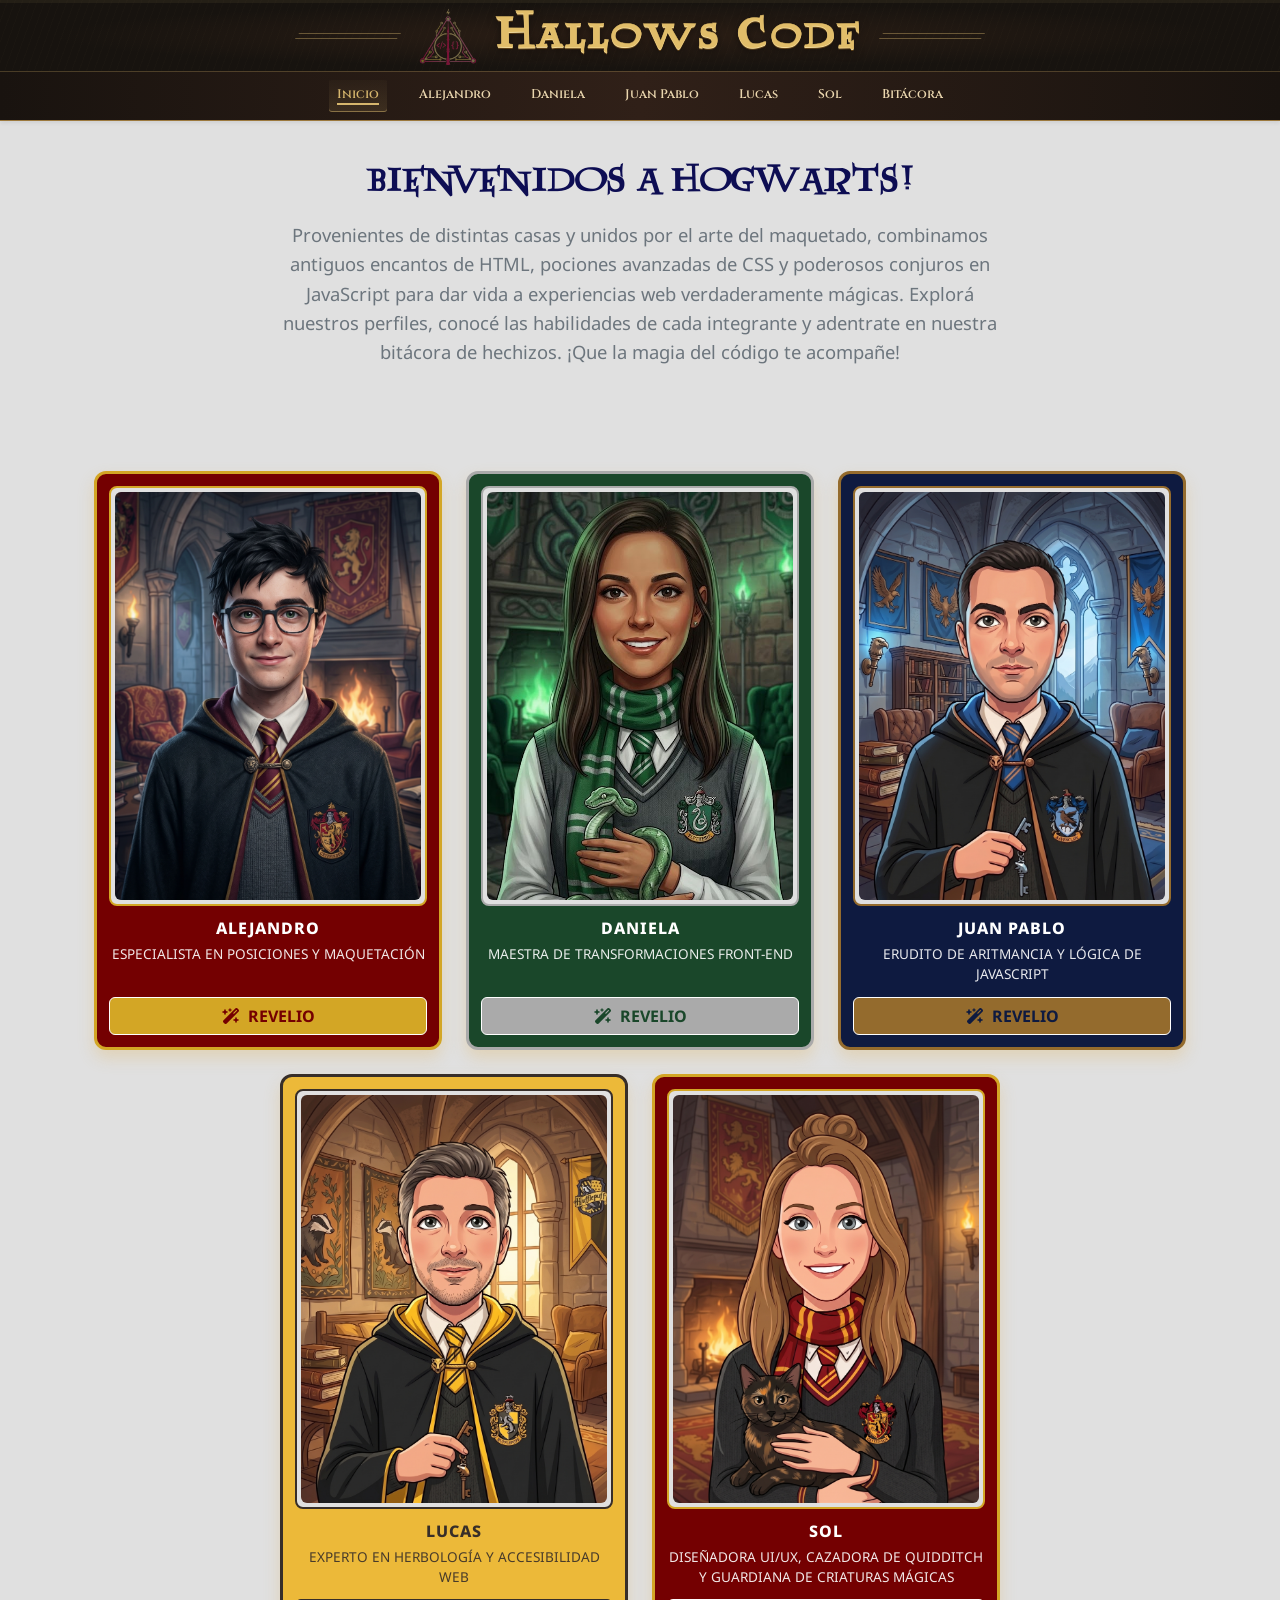
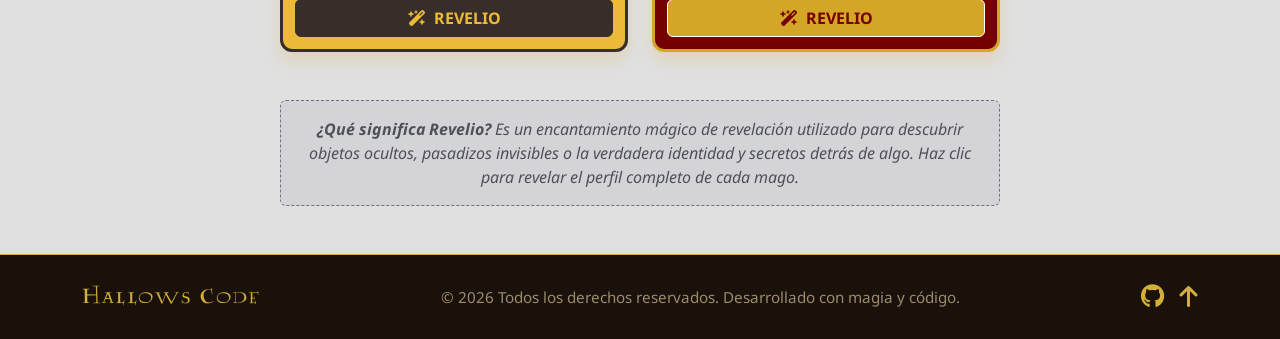
==== index.html @ e4dca9ce "Corrección titulo" ====
<!doctype html>
<html lang="es">
  <head>
    <meta charset="UTF-8" />
    <meta http-equiv="X-UA-Compatible" content="IE=edge" />
    <meta name="viewport" content="width=device-width, initial-scale=1.0" />
    <meta name="description" content="Hollows Code" />
    <meta name="keywords" content="" />
    <title>HOLLOWS CODE</title>

    <!-- BOOTSTRAP -->
    <link
      href="https://cdn.jsdelivr.net/npm/bootstrap@5.3.0-alpha1/dist/css/bootstrap.min.css"
      rel="stylesheet"
      integrity="sha384-GLhlTQ8iRABdZLl6O3oVMWSktQOp6b7In1Zl3/Jr59b6EGGoI1aFkw7cmDA6j6gD"
      crossorigin="anonymous"
    />
    <!-- CSS -->
    <link rel="stylesheet" href="./css/style.css" />
    <!-- FONT AWESOME -->
    <link
      rel="stylesheet"
      href="https://cdnjs.cloudflare.com/ajax/libs/font-awesome/6.2.1/css/all.min.css"
      integrity="sha512-MV7K8+y+gLIBoVD59lQIYicR65iaqukzvf/nwasF0nqhPay5w/9lJmVM2hMDcnK1OnMGCdVK+iQrJ7lzPJQd1w=="
      crossorigin="anonymous"
      referrerpolicy="no-referrer"
    />
    <!-- GOOGLE FONTS -->
    <link rel="preconnect" href="https://fonts.googleapis.com" />
    <link rel="preconnect" href="https://fonts.gstatic.com" crossorigin />
    <link
      href="https://fonts.googleapis.com/css2?family=Caveat:wght@400..700&family=Cinzel:wght@400..900&family=Noto+Sans:ital,wght@0,100..900;1,100..900&display=swap"
      rel="stylesheet"
    />
    <!-- FAVICON -->
    <link rel="icon" type="image/png" href="" />
  </head>

  <body>
    <header class="sticky-top shadow-sm header-hallows">
      <!-- BANNER SUPERIOR -->
      <div class="hallows-banner">
        <div class="container">
          <a
            class="hallows-marca"
            href="../../index.html"
            aria-label="Hallows Code — ir al inicio"
          >
            <img
              class="hallows-logo"
              src="./img/alejandro-hallows-logo.png"
              alt=""
              width="776"
              height="779"
            />
            <span class="hallows-textos">
              <span class="hallows-titulo">Hallows Code</span>
            </span>
          </a>
        </div>
      </div>

      <!-- NAVBAR DE NAVEGACIÓN -->
      <nav
        class="navbar navbar-expand-lg hallows-nav py-2"
        aria-label="Navegación principal"
      >
        <div class="container">
          <!-- BOTÓN HAMBURGUESA (MOBILE) -->
          <button
            class="navbar-toggler border-0 ms-auto"
            type="button"
            data-bs-toggle="collapse"
            data-bs-target="#navbarNav"
            aria-controls="navbarNav"
            aria-expanded="false"
            aria-label="Abrir o cerrar navegación"
          >
            <i class="fa-solid fa-bars icono-hamburguesa fs-3"></i>
          </button>

          <!-- LINKS DE NAVEGACIÓN -->
          <div
            class="collapse navbar-collapse justify-content-center"
            id="navbarNav"
          >
            <ul class="navbar-nav gap-2 gap-lg-4 text-center">
              <li class="nav-item">
                <a
                  href="./index.html"
                  class="nav-link active"
                  aria-current="page"
                  >Inicio</a
                >
              </li>
              <li class="nav-item">
                <a href="./pages/members/alejandro.html" class="nav-link">
                  Alejandro
                </a>
              </li>
              <li class="nav-item">
                <a href="./pages/members/daniela.html" class="nav-link">
                  Daniela
                </a>
              </li>
              <li class="nav-item">
                <a href="./pages/members/juanpablo.html" class="nav-link">
                  Juan Pablo
                </a>
              </li>
              <li class="nav-item">
                <a href="./pages/members/lucas.html" class="nav-link">
                  Lucas
                </a>
              </li>
              <li class="nav-item">
                <a href="./pages/members/sol.html" class="nav-link"> Sol </a>
              </li>
              <li class="nav-item">
                <a href="./pages/logbook/bitacora.html" class="nav-link"
                  >Bitácora</a
                >
              </li>
            </ul>
          </div>
        </div>
      </nav>
    </header>

    <main>
      <section id="hero" class="container hero">
        <div class="row justify-content-center">
          <div class="col-12 col-md-10 col-lg-8">
            <h1 class="title">BIENVENIDOS A HOGWARTS!</h1>
            <p class="subtitle">
              Provenientes de distintas casas y unidos por el arte del
              maquetado, combinamos antiguos encantos de HTML, pociones
              avanzadas de CSS y poderosos conjuros en JavaScript para dar vida
              a experiencias web verdaderamente mágicas. Explorá nuestros
              perfiles, conocé las habilidades de cada integrante y adentrate en
              nuestra bitácora de hechizos. ¡Que la magia del código te
              acompañe!
            </p>
          </div>
        </div>
      </section>

      <!-- 2. CARDS INTEGRANTES -->
      <section class="container my-5" id="integrantes">
        <div class="row g-4 justify-content-center mb-4">
          <!-- CARD 1 - ALEJANDRO-->
          <div class="col-12 col-md-4">
            <div class="card card-gryffindor h-100 d-flex flex-column">
              <div class="img-wrapper">
                <img src="img/alejandro.jpg" alt="Alejandro" />
              </div>
              <div class="nombre-integrante">ALEJANDRO</div>
              <div class="rol-integrante">
                Especialista en Posiciones y Maquetación
              </div>
              <div class="card-body-custom mt-auto">
                <a href="./pages/members/alejandro.html" class="btn btn-ver-mas"
                  ><i class="fa-solid fa-wand-magic-sparkles me-2"></i
                  >REVELIO</a
                >
              </div>
            </div>
          </div>

          <!-- CARD 2 - DANIELA (Slytherin) -->
          <div class="col-12 col-md-4">
            <div class="card card-slytherin h-100 d-flex flex-column">
              <div class="img-wrapper">
                <img src="img/daniela/daniela-avatar.jpg" alt="Daniela" />
              </div>
              <div class="nombre-integrante">DANIELA</div>
              <div class="rol-integrante">
                Maestra de Transformaciones Front-end
              </div>
              <div class="card-body-custom mt-auto">
                <a href="./pages/members/daniela.html" class="btn btn-ver-mas"
                  ><i class="fa-solid fa-wand-magic-sparkles me-2"></i
                  >REVELIO</a
                >
              </div>
            </div>
          </div>

          <!-- CARD 5 - JUAN PABLO (Ravenclaw) -->
          <div class="col-12 col-md-4">
            <div class="card card-ravenclaw h-100 d-flex flex-column">
              <div class="img-wrapper">
                <img src="img/juanpablo.jpg" alt="Juan Pablo" />
              </div>
              <div class="nombre-integrante">JUAN PABLO</div>
              <div class="rol-integrante">
                Erudito de Aritmancia y Lógica de JavaScript
              </div>
              <div class="card-body-custom mt-auto">
                <a href="./pages/members/juanpablo.html" class="btn btn-ver-mas"
                  ><i class="fa-solid fa-wand-magic-sparkles me-2"></i
                  >REVELIO</a
                >
              </div>
            </div>
          </div>
        </div>

        <!-- SEGUNDA FILA: 2 CARDS -->
        <div class="row g-4 justify-content-center">
          <!-- CARD 4 - LUCAS (Hufflepuff) -->
          <div class="col-12 col-md-4">
            <div class="card card-hufflepuff h-100 d-flex flex-column">
              <div class="img-wrapper">
                <img src="img/lucas.jpg" alt="Lucas" />
              </div>
              <div class="nombre-integrante">LUCAS</div>
              <div class="rol-integrante">
                Experto en Herbología y Accesibilidad Web
              </div>
              <div class="card-body-custom mt-auto">
                <a href="./pages/members/lucas.html" class="btn btn-ver-mas"
                  ><i class="fa-solid fa-wand-magic-sparkles me-2"></i
                  >REVELIO</a
                >
              </div>
            </div>
          </div>

          <!-- CARD 3 - SOL (Gryffindor) -->
          <div class="col-12 col-md-4">
            <div class="card card-gryffindor h-100 d-flex flex-column">
              <div class="img-wrapper">
                <img src="img/sol.jpg" alt="Sol" />
              </div>
              <div class="nombre-integrante">SOL</div>
              <div class="rol-integrante">
                Diseñadora UI/UX, Cazadora de Quidditch y Guardiana de Criaturas
                Mágicas
              </div>
              <div class="card-body-custom mt-auto">
                <a href="./pages/members/sol.html" class="btn btn-ver-mas"
                  ><i class="fa-solid fa-wand-magic-sparkles me-2"></i
                  >REVELIO</a
                >
              </div>
            </div>
          </div>
        </div>

        <div class="row justify-content-center mt-5">
          <div class="col-12 col-md-8">
            <div class="nota-hechizo text-center p-3 rounded">
              <p class="m-0 text-muted fst-italic">
                <strong>¿Qué significa Revelio?</strong> Es un encantamiento
                mágico de revelación utilizado para descubrir objetos ocultos,
                pasadizos invisibles o la verdadera identidad y secretos detrás
                de algo. Haz clic para revelar el perfil completo de cada mago.
              </p>
            </div>
          </div>
        </div>
      </section>
    </main>

    <footer class="footer-hallows py-4 border-top">
      <div
        class="container d-flex flex-column flex-md-row justify-content-between align-items-center gap-3"
      >
        <div class="d-flex align-items-center gap-2">
          <span class="hallows-titulo-footer font-lumos fs-4 m-0"
            >Hallows Code</span
          >
        </div>

        <p class="m-0 text-center opacity-75 copyright-texto">
          © 2026 Todos los derechos reservados. Desarrollado con magia y código.
        </p>

        <div class="d-flex gap-3">
          <a
            href="https://github.com/solprinz/tp1-grupo20/"
            target="_blank"
            class="footer-link-hallows"
            aria-label="GitHub"
          >
            <i class="fa-brands fa-github fs-4"></i>
          </a>
          <a href="#top" class="footer-link-hallows" aria-label="Volver arriba">
            <i class="fa-solid fa-arrow-up fs-4"></i>
          </a>
        </div>
      </div>
    </footer>

    <!-- JS DE BOOTSTRAP -->
    <script
      src="https://cdn.jsdelivr.net/npm/bootstrap@5.3.0-alpha1/dist/js/bootstrap.bundle.min.js"
      integrity="sha384-w76AqPfDkMBDXo30jS1Sgez6pr3x5MlQ1ZAGC+nuZB+EYdgRZgiwxhTBTkF7CXvN"
      crossorigin="anonymous"
    ></script>
    <!-- JS PROPIO -->
    <script src="./js/main.js"></script>
    <script src="./js/cursor.js"></script>
  </body>
</html>
---- css/style.css ----
/* PALETA DE COLORES */
:root {
  --primary: #0d0d53;
  --secondary: #e1b258;
  --acento: #f4d081;
  --gray: #6c757d;
  --white: #ffffff;
  --black: #000000;
  --lightgray: #e0e0e0;
  --shadow: #e1b2584d;
  --gryffindor1: #740001;
  --gryffindor2: #d3a625;
  --gryffindor3: #000000;
  --slytherin1: #1a472a;
  --slytherin2: #aaaaaa;
  --slytherin3: #000000;
  --ravenclaw1: #0e1a40;
  --ravenclaw2: #946b2d;
  --ravenclaw3: #5d5d5d;
  --hufflepuff1: #ecb939;
  --hufflepuff2: #372e29;
  --hufflepuff3: #726255;
}

/* Header oficial compartido: Hallows Code. */
.header-hallows {
  --hallows-oro: #d6b66d;
  color: var(--hallows-oro);
  background: #17130f;
  border-bottom: 1px solid #9c793e;
  transform: translateY(var(--header-desplazamiento, 0px));
  opacity: var(--header-opacidad, 1);
}
.header-hallows .hallows-banner {
  padding: 0.4rem 0;
  background:
    radial-gradient(ellipse at center, #54342155, transparent 65%),
    repeating-linear-gradient(110deg, #d6b66d04 0 1px, transparent 1px 7px),
    #17130f;
  box-shadow: inset 0 3px 0 #d6b66d12;
}
.header-hallows .hallows-marca {
  display: flex;
  align-items: center;
  justify-content: center;
  gap: clamp(0.65rem, 1.5vw, 1.2rem);
  width: fit-content;
  max-width: 100%;
  margin: auto;
  text-decoration: none;
}
.header-hallows .hallows-marca::before,
.header-hallows .hallows-marca::after {
  content: "";
  width: clamp(24px, 8vw, 110px);
  height: 6px;
  border-block: 1px solid #d6b66d65;
  transform: skewX(-35deg);
}
.header-hallows .hallows-logo {
  display: block;
  width: clamp(44px, 5vw, 58px);
  max-width: 100%;
  height: auto;
  aspect-ratio: 776 / 779;
  object-fit: contain;
  flex-shrink: 0;
}
.header-hallows .hallows-textos {
  display: block;
  min-width: 0;
  text-align: center;
}
.header-hallows .hallows-titulo {
  display: block;
  color: #e1bd69;
  font-family: "Lumos", "Cinzel", Georgia, serif;
  font-size: clamp(1.65rem, 4vw, 3rem);
  font-weight: 700;
  line-height: 1.1;
  letter-spacing: 0.065em;
  -webkit-text-stroke: 0.45px currentColor;
  text-shadow:
    0 1px 0 #fbe7ac,
    0 2px 0 #614318,
    0 3px 10px #0008;
}
.header-hallows .hallows-nav {
  background: linear-gradient(90deg, #19130f, #302018, #19130f);
  border-top: 1px solid #d6b66d40;
}
.header-hallows .nav-link {
  color: #ead6ae;
  font-family: "Cinzel", serif;
  font-size: 0.78rem;
  font-weight: 600;
  padding: 0.4rem 0.65rem;
  text-underline-offset: 0.3rem;
  border-radius: 3px;
}
.header-hallows .nav-link:hover,
.header-hallows .nav-link.active {
  color: var(--hallows-oro);
  text-decoration: underline;
  text-decoration-thickness: 2px;
}
.header-hallows .nav-link.active {
  background: linear-gradient(180deg, #d6b66d08, #d6b66d20);
  box-shadow: inset 0 -1px 0 #d6b66d80;
}
.header-hallows .navbar-toggler {
  color: var(--hallows-oro);
}
.header-hallows a,
.header-hallows button,
.header-hallows a *,
.header-hallows button * {
  cursor: pointer !important;
}
.header-hallows :focus-visible {
  outline: 2px solid var(--hallows-oro);
  outline-offset: 4px;
}
@media (max-width: 575.98px) {
  .header-hallows .hallows-banner {
    padding: 0.35rem 0;
  }
  .header-hallows .hallows-marca {
    gap: 0.65rem;
  }
  .header-hallows .hallows-logo {
    width: 40px;
  }
  .header-hallows .hallows-marca::before,
  .header-hallows .hallows-marca::after {
    display: none;
  }
}

body.gryffindor {
  --primary: var(--gryffindor1) !important;
  --secondary: var(--gryffindor2) !important;
  --acento: var(--gryffindor3);
}

body.slytherin {
  --primary: var(--slytherin1);
  --secondary: var(--slytherin2);
  --acento: var(--slytherin3);
}

body.ravenclaw {
  --primary: var(--ravenclaw1);
  --secondary: var(--ravenclaw2);
  --acento: var(--ravenclaw3);
}

body.hufflepuff {
  --primary: var(--hufflepuff1);
  --secondary: var(--hufflepuff2);
  --acento: var(--hufflepuff3);
}

@font-face {
  font-family: "Lumos";
  src: url("../fonts/LUMOS.TTF") format("truetype");
  font-weight: normal;
  font-style: normal;
  font-display: swap;
}

body {
  background-color: var(--lightgray);
  color: var(--black);
  font-family: "Noto Sans", sans-serif;
  margin: 0;
}

html,
body {
  width: 100%;
  max-width: 100vw;
  overflow-x: hidden !important;
  position: relative;
}

*,
*::before,
*::after {
  box-sizing: border-box;
}

.row {
  --bs-gutter-x: 1.5rem;
  margin-right: 0 !important;
  margin-left: 0 !important;
}

h1,
.brand-title,
.font-lumos {
  font-family: "Lumos", serif !important;
}

.brand-title {
  color: var(--secondary);
  letter-spacing: 2px;
  text-shadow: 0 0 10px var(--shadow);
}

.titulo-principal {
  color: var(--primary);
}

.subtitulo-principal {
  color: var(--gray);
}

.gryffindor-primary {
  color: var(--gryffindor1) !important;
}

.gryffindor-secondary {
  color: var(--gryffindor2) !important;
}

.bg-gryffindor {
  background-color: var(--gryffindor1) !important;
  color: var(--gryffindor2) !important;
}

.bg-gryffindor2 {
  color: var(--gryffindor1) !important;
  background-color: var(--gryffindor2) !important;
}

.bg-sol {
  background-color: #ffedc5 !important;
}
.bg-gryffindor2 .nav-link {
  color: var(--gryffindor1) !important;
}

.bg-gryffindor2 .nav-link:hover,
.bg-gryffindor2 .nav-link.active {
  color: var(--gryffindor1) !important;
  font-weight: bold;
}
/* CURSOR */

* {
  cursor: none !important;
}

#cursor-wrapper {
  position: fixed;
  top: 0;
  left: 0;
  width: 45px;
  height: 45px;
  pointer-events: none;
  z-index: 9999;
  opacity: 0;
  transition: opacity 0.3s ease;
}

#cursor-falso {
  width: 100%;
  height: 100%;
  background-image: url("../img/varita.svg");
  background-size: contain;
  background-repeat: no-repeat;
  transform-origin: top right;
  transition: transform 0.05s linear;
  position: relative;
}

#cursor-falso::after {
  content: "";
  position: absolute;
  top: -6px;
  right: -6px;
  width: 12px;
  height: 12px;
  background-color: white;
  border-radius: 50%;
  opacity: 0;
  transform: scale(0);
  box-shadow:
    0 0 10px white,
    0 0 20px rgba(255, 255, 255, 0.8);
  transition:
    opacity 0.3s ease,
    transform 0.3s ease;
  pointer-events: none;
}

#cursor-falso.hover-punta::after {
  opacity: 1;
  animation:
    entradaBrillo 0.3s ease-out forwards,
    latidoConstante 0.8s ease-in-out 0.3s infinite alternate;
}

@keyframes entradaBrillo {
  0% {
    transform: scale(0);
    box-shadow:
      0 0 0 white,
      0 0 0 rgba(255, 255, 255, 0);
  }
  100% {
    transform: scale(1.5);
    box-shadow:
      0 0 15px white,
      0 0 30px rgba(255, 255, 255, 1);
  }
}

@keyframes latidoConstante {
  0% {
    transform: scale(1.5);
    box-shadow:
      0 0 15px white,
      0 0 30px rgba(255, 255, 255, 1);
  }
  100% {
    transform: scale(1.05);
    box-shadow:
      0 0 8px white,
      0 0 15px rgba(255, 255, 255, 0.7);
  }
}

/* CARDS INTEGRANTES */

.card {
  display: flex;
  flex-direction: column;
  justify-content: space-between;
  height: 100%;
  border-radius: 12px;
  padding: 12px;
  text-align: center;
  box-shadow: 0 8px 16px var(--shadow);
  transition:
    transform 0.3s ease,
    box-shadow 0.3s ease;
}

.card:hover {
  transform: translateY(-6px);
  box-shadow: 0 12px 24px var(--lightgray);
}

.card .img-wrapper {
  border: 2px solid;
  border-radius: 8px;
  padding: 4px;
  background-color: var(--lightgray);
  overflow: hidden;
}

.card .img-wrapper img {
  width: 100%;
  border-radius: 6px;
  display: block;
  height: 100%;
  object-fit: cover;
  aspect-ratio: 3 / 4;
}

.card .nombre-integrante {
  font-weight: 800;
  margin-top: 10px;
  margin-bottom: 4px;
  text-transform: uppercase;
  letter-spacing: 1px;
}

.card .rol-integrante {
  font-size: 0.85rem;
  text-transform: uppercase;
  margin-bottom: 12px;
  opacity: 0.9;
}

.card .btn-ver-mas {
  font-weight: 700;
  border-radius: 6px;
  width: 100%;
  padding: 6px 12px;
  border: 1px solid;
  transition: all 0.2s ease;
}

.card-gryffindor {
  background-color: var(--gryffindor1);
  border: 3px solid var(--gryffindor2);
  color: var(--white);
}
.card-gryffindor .img-wrapper {
  border-color: var(--gryffindor2);
}
.card-gryffindor .btn-ver-mas {
  background-color: var(--gryffindor2);
  color: var(--gryffindor1);
  border-color: var(--white);
}

.card-slytherin {
  background-color: var(--slytherin1);
  border: 3px solid var(--slytherin2);
  color: var(--white);
}
.card-slytherin .img-wrapper {
  border-color: var(--slytherin2);
}
.card-slytherin .btn-ver-mas {
  background-color: var(--slytherin2);
  color: var(--slytherin1);
  border-color: var(--white);
}

.card-ravenclaw {
  background-color: var(--ravenclaw1);
  border: 3px solid var(--ravenclaw2);
  color: var(--white);
}
.card-ravenclaw .img-wrapper {
  border-color: var(--ravenclaw2);
}
.card-ravenclaw .btn-ver-mas {
  background-color: var(--ravenclaw2);
  color: var(--ravenclaw1);
  border-color: var(--white);
}

.card-hufflepuff {
  background-color: var(--hufflepuff1);
  border: 3px solid var(--hufflepuff2);
  color: var(--hufflepuff2);
}
.card-hufflepuff .img-wrapper {
  border-color: var(--hufflepuff2);
}
.card-hufflepuff .btn-ver-mas {
  background-color: var(--hufflepuff2);
  color: var(--hufflepuff1);
  border-color: var(--hufflepuff2);
}

.nota-hechizo {
  background-color: rgba(13, 13, 83, 0.05);
  border: 1px dashed var(--gray);
}

/* MEDIA QUERIES */
@media (max-width: 399.98px) {
  .brand-title {
    font-size: 1.4rem;
  }
  .col-tp {
    flex: 0 0 100%;
    max-width: 100%;
  }
}

@media (min-width: 400px) and (max-width: 899.98px) {
  .brand-title {
    font-size: 2rem;
  }
  .col-tp {
    flex: 0 0 50%;
    max-width: 50%;
  }
}

@media (min-width: 900px) and (max-width: 1199.98px) {
  .brand-title {
    font-size: 2.4rem;
  }
  .col-tp {
    flex: 0 0 33.333%;
    max-width: 33.333%;
  }
}

@media (min-width: 1200px) {
  .brand-title {
    font-size: 2.8rem;
  }
  .col-tp {
    flex: 0 0 20%;
    max-width: 20%;
  }
}

/* HERO */
.hero {
  padding: 2.5rem 1rem;
  text-align: center;
}
.title {
  color: var(--primary);
  font-size: 2.25rem;
  font-weight: 700;
  margin-bottom: 1rem;
  font-family: "Lumos", serif !important;
}

.subtitle {
  font-size: 1.15rem;
  color: var(--gray);
  line-height: 1.6;
}

/* ---------- FOOTER ADAPTADO AL HEADER DE ---------- */
.footer-hallows {
  background-color: var(--hallows-bg, #1a110b);
  border-top: 1px solid var(--hallows-border, #d4af37) !important;
  color: var(--hallows-text, #faefd8);
  font-family: "Noto Sans", sans-serif;
  font-size: 0.95rem;
}

/* Título con tipografía del grupo */
.hallows-titulo-footer {
  font-family: "Lumos", serif !important;
  color: var(--hallows-gold, #d4af37);
  letter-spacing: 0.05em;
}

/* Enlaces e íconos */
.footer-link-hallows {
  color: var(--hallows-gold, #d4af37);
  transition:
    color 0.2s ease,
    transform 0.2s ease;
  display: inline-block;
  text-decoration: none;
}

.footer-link-hallows:hover {
  color: var(--hallows-hover, #ffffff);
  transform: translateY(-2px);
}

.copyright-texto {
  color: var(--hallows-text-muted, #c8b38b);
}

/* ==========================================
   ANIMACIÓN ALWAYS - SOL
   ========================================== */

.text-always-pregunta {
  font-size: 3.5rem !important;
  color: var(--primary);
  margin-bottom: 0.5rem;
}

/* Reserva el alto de la sección: si el botón sale volando
   (position: fixed) el resto de la página no se mueve */
.seccion-always .container {
  position: relative;
  min-height: 4.5rem;
}

/* Mensaje de victoria: aparece donde estaba el botón, sin mover el resto */
#resultado-duelo {
  position: absolute;
  bottom: 0;
  left: 0;
  right: 0;
  text-align: center;
  pointer-events: none;
  z-index: 5;
}

#resultado-duelo .text-always-respuesta {
  font-size: 4.5rem;
  line-height: 1;
  color: var(--hufflepuff1);
  -webkit-text-stroke: 5px var(--hufflepuff2);
  paint-order: stroke fill;
  text-shadow: none !important;
}

#resultado-duelo .text-always-respuesta.activo {
  opacity: 1;
  transform: translateY(0);
}

/* Duelo perdido: la varita queda fuera de juego y vuelve el cursor normal */
body.duelo-perdido #cursor-wrapper {
  display: none !important;
}

body.duelo-perdido * {
  cursor: auto !important;
}

body.duelo-perdido a,
body.duelo-perdido button,
body.duelo-perdido [role="button"],
body.duelo-perdido input {
  cursor: pointer !important;
}

button#btn-hechizo:disabled {
  opacity: 0.55;
  pointer-events: none;
}

button#btn-revelio-always,
.btn-magico {
  background-color: var(--primary);
  color: var(--secondary);
  border: 2px solid var(--secondary);
  padding: 10px 24px;
  font-family: "Lumos", serif;
  font-size: 1.3rem;
  cursor: pointer;
  border-radius: 8px;
  box-shadow: 0 4px 10px rgba(0, 0, 0, 0.3);
  transition: all 0.3s ease;
  display: inline-flex;
  align-items: center;
  justify-content: center;
}

button#btn-revelio-always:hover,
.btn-magico:hover {
  background-color: var(--secondary);
  color: var(--primary);
  border-color: var(--primary);
  box-shadow: 0 0 15px var(--secondary);
}

.btn-magico.oculto,
button#btn-revelio-always.oculto {
  display: none !important;
}

.escena-always-container {
  display: none !important;
  flex-direction: column;
  align-items: center;
  justify-content: center;
  width: 100%;
}

.escena-always-container.activo {
  display: flex !important;
}

.patronus-animado-wrapper {
  opacity: 0;
  transform: scale(0.4) translateY(20px);
  filter: blur(6px) drop-shadow(0 0 0px rgba(130, 220, 255, 0));
  transition: all 1.2s cubic-bezier(0.16, 1, 0.3, 1);
  background: none !important;
  border: none !important;
}

.img-patronus-magico {
  background: transparent !important;
  border: none !important;
  box-shadow: none !important;
  max-width: 350px;
  width: 100%;
  height: auto;
  display: block;
  margin: 0 auto;
}

.text-always-respuesta {
  font-family: "Caveat", cursive;
  font-size: 6.5rem;
  color: var(--secondary);
  margin: 0;
  opacity: 0;
  transform: translateY(15px);
  transition:
    opacity 1s ease,
    transform 1s ease;
  text-shadow:
    0 0 15px rgba(130, 220, 255, 0.9),
    0 0 30px rgba(255, 255, 255, 0.6) !important;
}

.escena-always-container.activo .patronus-animado-wrapper {
  opacity: 1;
  transform: scale(1) translateY(0);
  filter: drop-shadow(0 0 15px #82dcff);
}

.escena-always-container.activo .text-always-respuesta {
  opacity: 1;
  transform: translateY(0);
  transition-delay: 0.4s;
}

/* =========================================================
   ESTILOS DE PERFIL
   Se aplican a CUALQUIER <main> que tenga una de estas clases:
   .perfil-alejandro, .perfil-daniela, .perfil-sol,
   .perfil-lucas, .perfil-juanpablo, .perfil-bitacora
   ========================================================= */

/* ---------- PROYECTOS: relato de las tres reliquias ---------- */
.perfil-alejandro #proyectos.reliquias,
.perfil-daniela #proyectos.reliquias,
.perfil-sol #proyectos.reliquias,
.perfil-lucas #proyectos.reliquias,
.perfil-juanpablo #proyectos.reliquias {
  --rel-tinta: #29231d;
  --rel-oro: #886326;
  color: var(--rel-tinta);
  background:
    radial-gradient(ellipse at center, transparent 35%, #62401c30),
    repeating-linear-gradient(8deg, #80602b05 0 1px, transparent 1px 5px),
    #e9dab9;
}

.perfil-alejandro #proyectos [hidden],
.perfil-daniela #proyectos [hidden],
.perfil-sol #proyectos [hidden],
.perfil-lucas #proyectos [hidden],
.perfil-juanpablo #proyectos [hidden] {
  display: none !important;
}

.perfil-alejandro #proyectos .reliquias-encabezado,
.perfil-daniela #proyectos .reliquias-encabezado,
.perfil-sol #proyectos .reliquias-encabezado,
.perfil-lucas #proyectos .reliquias-encabezado,
.perfil-juanpablo #proyectos .reliquias-encabezado {
  max-width: 680px;
  margin: 0 auto 3rem;
  text-align: center;
}

.perfil-alejandro #proyectos h2,
.perfil-alejandro #proyectos h3,
.perfil-daniela #proyectos h2,
.perfil-daniela #proyectos h3,
.perfil-sol #proyectos h2,
.perfil-sol #proyectos h3,
.perfil-lucas #proyectos h2,
.perfil-lucas #proyectos h3,
.perfil-juanpablo #proyectos h2,
.perfil-juanpablo #proyectos h3 {
  color: var(--rel-tinta);
  font-family: "Cinzel", serif;
}

.perfil-alejandro #proyectos h2,
.perfil-daniela #proyectos h2,
.perfil-sol #proyectos h2,
.perfil-lucas #proyectos h2,
.perfil-juanpablo #proyectos h2 {
  font-size: clamp(1.8rem, 4vw, 3rem);
}

.perfil-alejandro #proyectos .reliquias-capitulo,
.perfil-daniela #proyectos .reliquias-capitulo,
.perfil-sol #proyectos .reliquias-capitulo,
.perfil-lucas #proyectos .reliquias-capitulo,
.perfil-juanpablo #proyectos .reliquias-capitulo {
  color: var(--rel-oro);
  font-size: 0.75rem;
  font-weight: 700;
  letter-spacing: 0.14em;
  text-transform: uppercase;
}

.perfil-alejandro #proyectos .reliquias-tarjetas,
.perfil-daniela #proyectos .reliquias-tarjetas,
.perfil-sol #proyectos .reliquias-tarjetas,
.perfil-lucas #proyectos .reliquias-tarjetas,
.perfil-juanpablo #proyectos .reliquias-tarjetas {
  display: grid;
  grid-template-columns: repeat(3, minmax(0, 1fr));
  gap: 1.5rem;
}

.perfil-alejandro #proyectos .reliquias-tarjeta,
.perfil-daniela #proyectos .reliquias-tarjeta,
.perfil-sol #proyectos .reliquias-tarjeta,
.perfil-lucas #proyectos .reliquias-tarjeta,
.perfil-juanpablo #proyectos .reliquias-tarjeta {
  position: relative;
  display: flex;
  flex-direction: column;
  border: 1px solid #88632670;
  background: #f8ecd150;
  box-shadow: 0 12px 24px #29231d12;
}

.perfil-alejandro #proyectos .reliquias-ilustracion,
.perfil-daniela #proyectos .reliquias-ilustracion,
.perfil-sol #proyectos .reliquias-ilustracion,
.perfil-lucas #proyectos .reliquias-ilustracion,
.perfil-juanpablo #proyectos .reliquias-ilustracion {
  display: block;
  width: 100%;
  height: 240px;
  fill: var(--rel-tinta);
  color: var(--rel-oro);
  background: radial-gradient(ellipse, #faf0d7, #c8b38b);
  border-bottom: 1px solid #88632670;
}

.perfil-alejandro #proyectos .reliquias-proyecto-img,
.perfil-daniela #proyectos .reliquias-proyecto-img,
.perfil-sol #proyectos .reliquias-proyecto-img,
.perfil-lucas #proyectos .reliquias-proyecto-img,
.perfil-juanpablo #proyectos .reliquias-proyecto-img {
  display: none;
  width: 100%;
  height: 240px;
  box-sizing: border-box;
  padding: 1rem;
  object-fit: contain;
  background: radial-gradient(ellipse, #faf0d7, #c8b38b);
  border-bottom: 1px solid #88632670;
}

.perfil-alejandro #proyectos [data-explorada] .reliquias-ilustracion,
.perfil-daniela #proyectos [data-explorada] .reliquias-ilustracion,
.perfil-sol #proyectos [data-explorada] .reliquias-ilustracion,
.perfil-lucas #proyectos [data-explorada] .reliquias-ilustracion,
.perfil-juanpablo #proyectos [data-explorada] .reliquias-ilustracion {
  display: none;
}

.perfil-alejandro #proyectos [data-explorada] .reliquias-proyecto-img,
.perfil-daniela #proyectos [data-explorada] .reliquias-proyecto-img,
.perfil-sol #proyectos [data-explorada] .reliquias-proyecto-img,
.perfil-lucas #proyectos [data-explorada] .reliquias-proyecto-img,
.perfil-juanpablo #proyectos [data-explorada] .reliquias-proyecto-img {
  display: block;
}

.perfil-alejandro #proyectos .reliquias-cuerpo,
.perfil-daniela #proyectos .reliquias-cuerpo,
.perfil-sol #proyectos .reliquias-cuerpo,
.perfil-lucas #proyectos .reliquias-cuerpo,
.perfil-juanpablo #proyectos .reliquias-cuerpo {
  display: flex;
  flex: 1;
  flex-direction: column;
  padding: 1.5rem;
}

.perfil-alejandro #proyectos .reliquias-subtitulo,
.perfil-daniela #proyectos .reliquias-subtitulo,
.perfil-sol #proyectos .reliquias-subtitulo,
.perfil-lucas #proyectos .reliquias-subtitulo,
.perfil-juanpablo #proyectos .reliquias-subtitulo {
  font-style: italic;
}

.perfil-alejandro #proyectos .reliquias-boton,
.perfil-daniela #proyectos .reliquias-boton,
.perfil-sol #proyectos .reliquias-boton,
.perfil-lucas #proyectos .reliquias-boton,
.perfil-juanpablo #proyectos .reliquias-boton {
  align-self: flex-start;
  margin-top: auto;
  padding: 0.7rem 1rem;
  border: 1px solid var(--rel-tinta);
  background: var(--rel-tinta);
  color: #faefd8;
  font-weight: 600;
}

.perfil-alejandro #proyectos .reliquias-boton:hover,
.perfil-daniela #proyectos .reliquias-boton:hover,
.perfil-sol #proyectos .reliquias-boton:hover,
.perfil-lucas #proyectos .reliquias-boton:hover,
.perfil-juanpablo #proyectos .reliquias-boton:hover {
  background: #51412e;
}

.perfil-alejandro #proyectos :focus-visible,
.perfil-daniela #proyectos :focus-visible,
.perfil-sol #proyectos :focus-visible,
.perfil-lucas #proyectos :focus-visible,
.perfil-juanpablo #proyectos :focus-visible {
  outline: 3px solid var(--rel-oro);
  outline-offset: 5px;
}

.perfil-alejandro #proyectos .reliquia-activa,
.perfil-daniela #proyectos .reliquia-activa,
.perfil-sol #proyectos .reliquia-activa,
.perfil-lucas #proyectos .reliquia-activa,
.perfil-juanpablo #proyectos .reliquia-activa {
  border-color: var(--rel-oro);
  box-shadow:
    0 0 0 2px var(--rel-oro),
    0 12px 24px #29231d20;
}

.perfil-alejandro #proyectos [data-explorada] .reliquias-capitulo::after,
.perfil-daniela #proyectos [data-explorada] .reliquias-capitulo::after,
.perfil-sol #proyectos [data-explorada] .reliquias-capitulo::after,
.perfil-lucas #proyectos [data-explorada] .reliquias-capitulo::after,
.perfil-juanpablo #proyectos [data-explorada] .reliquias-capitulo::after {
  content: " · Explorada";
}

.perfil-alejandro #proyectos .reliquias-historia,
.perfil-daniela #proyectos .reliquias-historia,
.perfil-sol #proyectos .reliquias-historia,
.perfil-lucas #proyectos .reliquias-historia,
.perfil-juanpablo #proyectos .reliquias-historia {
  margin-top: 2rem;
  padding: clamp(1.3rem, 4vw, 3rem);
  border-block: 2px solid var(--rel-oro);
  background: #fff4d9;
  box-shadow: 0 12px 30px #29231d18;
}

.perfil-alejandro #proyectos .reliquias-historia h3,
.perfil-daniela #proyectos .reliquias-historia h3,
.perfil-sol #proyectos .reliquias-historia h3,
.perfil-lucas #proyectos .reliquias-historia h3,
.perfil-juanpablo #proyectos .reliquias-historia h3 {
  scroll-margin-top: 12rem;
}

.perfil-alejandro #proyectos .reliquias-historia dt,
.perfil-daniela #proyectos .reliquias-historia dt,
.perfil-sol #proyectos .reliquias-historia dt,
.perfil-lucas #proyectos .reliquias-historia dt,
.perfil-juanpablo #proyectos .reliquias-historia dt {
  color: var(--rel-oro);
}

.perfil-alejandro #proyectos .reliquias-historia dd,
.perfil-daniela #proyectos .reliquias-historia dd,
.perfil-sol #proyectos .reliquias-historia dd,
.perfil-lucas #proyectos .reliquias-historia dd,
.perfil-juanpablo #proyectos .reliquias-historia dd {
  margin-bottom: 1rem;
}

.perfil-alejandro #proyectos .reliquias-progreso,
.perfil-daniela #proyectos .reliquias-progreso,
.perfil-sol #proyectos .reliquias-progreso,
.perfil-lucas #proyectos .reliquias-progreso,
.perfil-juanpablo #proyectos .reliquias-progreso {
  margin: 2rem 0 0;
  text-align: center;
  font-size: 0.875rem;
}

.perfil-alejandro #proyectos .reliquias-final,
.perfil-daniela #proyectos .reliquias-final,
.perfil-sol #proyectos .reliquias-final,
.perfil-lucas #proyectos .reliquias-final,
.perfil-juanpablo #proyectos .reliquias-final {
  margin-top: 2rem;
  text-align: center;
  font-family: "Cinzel", serif;
}

.perfil-alejandro #proyectos .reliquias-final svg,
.perfil-daniela #proyectos .reliquias-final svg,
.perfil-sol #proyectos .reliquias-final svg,
.perfil-lucas #proyectos .reliquias-final svg,
.perfil-juanpablo #proyectos .reliquias-final svg {
  fill: none;
  stroke: var(--rel-oro);
  stroke-width: 2;
  margin-bottom: 1rem;
}

@media (prefers-reduced-motion: no-preference) {
  .perfil-alejandro #proyectos [data-historia="varita"]:not([hidden]),
  .perfil-daniela #proyectos [data-historia="varita"]:not([hidden]),
  .perfil-sol #proyectos [data-historia="varita"]:not([hidden]),
  .perfil-lucas #proyectos [data-historia="varita"]:not([hidden]),
  .perfil-juanpablo #proyectos [data-historia="varita"]:not([hidden]) {
    animation: reliquia-trazo 0.6s ease-out;
  }
  .perfil-alejandro #proyectos [data-historia="piedra"]:not([hidden]),
  .perfil-daniela #proyectos [data-historia="piedra"]:not([hidden]),
  .perfil-sol #proyectos [data-historia="piedra"]:not([hidden]),
  .perfil-lucas #proyectos [data-historia="piedra"]:not([hidden]),
  .perfil-juanpablo #proyectos [data-historia="piedra"]:not([hidden]) {
    animation: reliquia-ondas 0.7s ease-out;
  }
  .perfil-alejandro #proyectos [data-historia="capa"]:not([hidden]),
  .perfil-daniela #proyectos [data-historia="capa"]:not([hidden]),
  .perfil-sol #proyectos [data-historia="capa"]:not([hidden]),
  .perfil-lucas #proyectos [data-historia="capa"]:not([hidden]),
  .perfil-juanpablo #proyectos [data-historia="capa"]:not([hidden]),
  .perfil-alejandro #proyectos .reliquias-final:not([hidden]),
  .perfil-daniela #proyectos .reliquias-final:not([hidden]),
  .perfil-sol #proyectos .reliquias-final:not([hidden]),
  .perfil-lucas #proyectos .reliquias-final:not([hidden]),
  .perfil-juanpablo #proyectos .reliquias-final:not([hidden]) {
    animation: reliquia-velo 0.8s ease-out;
  }
}

@keyframes reliquia-trazo {
  from {
    clip-path: inset(0 100% 0 0);
  }
  to {
    clip-path: inset(0);
  }
}
@keyframes reliquia-ondas {
  from {
    box-shadow: 0 0 0 0 #88632680;
    opacity: 0.4;
  }
  to {
    box-shadow: 0 0 0 24px #88632600;
    opacity: 1;
  }
}
@keyframes reliquia-velo {
  from {
    opacity: 0;
    transform: translateY(12px);
  }
  to {
    opacity: 1;
    transform: translateY(0);
  }
}

@media (max-width: 767.98px) {
  .perfil-alejandro #proyectos .reliquias-tarjetas,
  .perfil-daniela #proyectos .reliquias-tarjetas,
  .perfil-sol #proyectos .reliquias-tarjetas,
  .perfil-lucas #proyectos .reliquias-tarjetas,
  .perfil-juanpablo #proyectos .reliquias-tarjetas {
    grid-template-columns: 1fr;
  }
  .perfil-alejandro #proyectos .reliquias-ilustracion,
  .perfil-daniela #proyectos .reliquias-ilustracion,
  .perfil-sol #proyectos .reliquias-ilustracion,
  .perfil-lucas #proyectos .reliquias-ilustracion,
  .perfil-juanpablo #proyectos .reliquias-ilustracion {
    max-height: 240px;
  }
}

/* ---------- MAPAS DE FAVORITOS ---------- */
.perfil-alejandro .mapa-favoritos,
.perfil-daniela .mapa-favoritos,
.perfil-sol .mapa-favoritos,
.perfil-lucas .mapa-favoritos,
.perfil-juanpablo .mapa-favoritos {
  --mapa-tinta: #583b29;
  --mapa-papel: #ead6ae;
  color: var(--mapa-tinta);
  background:
    radial-gradient(ellipse at center, transparent 45%, #6c422b30),
    repeating-linear-gradient(95deg, #6c422b05 0 1px, transparent 1px 6px),
    var(--mapa-papel);
}
.perfil-alejandro .mapa-favoritos [hidden],
.perfil-daniela .mapa-favoritos [hidden],
.perfil-sol .mapa-favoritos [hidden],
.perfil-lucas .mapa-favoritos [hidden],
.perfil-juanpablo .mapa-favoritos [hidden] {
  display: none !important;
}
.perfil-alejandro .mapa-favoritos h2,
.perfil-alejandro .mapa-favoritos h3,
.perfil-daniela .mapa-favoritos h2,
.perfil-daniela .mapa-favoritos h3,
.perfil-sol .mapa-favoritos h2,
.perfil-sol .mapa-favoritos h3,
.perfil-lucas .mapa-favoritos h2,
.perfil-lucas .mapa-favoritos h3,
.perfil-juanpablo .mapa-favoritos h2,
.perfil-juanpablo .mapa-favoritos h3 {
  color: var(--mapa-tinta);
  font-family: "Cinzel", serif;
}
.perfil-alejandro .mapa-favoritos h2,
.perfil-daniela .mapa-favoritos h2,
.perfil-sol .mapa-favoritos h2,
.perfil-lucas .mapa-favoritos h2,
.perfil-juanpablo .mapa-favoritos h2 {
  font-size: clamp(1.8rem, 4vw, 2.8rem);
}
.perfil-alejandro .mapa-cabecera,
.perfil-daniela .mapa-cabecera,
.perfil-sol .mapa-cabecera,
.perfil-lucas .mapa-cabecera,
.perfil-juanpablo .mapa-cabecera {
  text-align: center;
  margin-bottom: 2.5rem;
}
.perfil-alejandro .mapa-leyenda,
.perfil-daniela .mapa-leyenda,
.perfil-sol .mapa-leyenda,
.perfil-lucas .mapa-leyenda,
.perfil-juanpablo .mapa-leyenda {
  font-size: 0.75rem;
  font-weight: 700;
  text-transform: uppercase;
  letter-spacing: 0.12em;
}
.perfil-alejandro .mapa-subtitulo,
.perfil-daniela .mapa-subtitulo,
.perfil-sol .mapa-subtitulo,
.perfil-lucas .mapa-subtitulo,
.perfil-juanpablo .mapa-subtitulo {
  font-family: "Caveat", cursive;
  font-size: 2rem;
}
.perfil-alejandro .mapa-distribucion,
.perfil-daniela .mapa-distribucion,
.perfil-sol .mapa-distribucion,
.perfil-lucas .mapa-distribucion,
.perfil-juanpablo .mapa-distribucion {
  display: grid;
  grid-template-columns: minmax(0, 2.3fr) minmax(240px, 1fr);
  gap: 2rem;
  align-items: start;
}
.perfil-alejandro .mapa-plano,
.perfil-daniela .mapa-plano,
.perfil-sol .mapa-plano,
.perfil-lucas .mapa-plano,
.perfil-juanpablo .mapa-plano {
  position: relative;
  display: grid;
  grid-template-columns: repeat(3, minmax(0, 1fr));
  gap: 1.25rem;
  padding: 3rem 1rem 4rem;
  border: 4px double var(--mapa-tinta);
}
.perfil-alejandro .mapa-brujula,
.perfil-daniela .mapa-brujula,
.perfil-sol .mapa-brujula,
.perfil-lucas .mapa-brujula,
.perfil-juanpablo .mapa-brujula {
  position: absolute;
  right: 1rem;
  top: 0.3rem;
  text-align: center;
  line-height: 1;
}
.perfil-alejandro .mapa-camino,
.perfil-daniela .mapa-camino,
.perfil-sol .mapa-camino,
.perfil-lucas .mapa-camino,
.perfil-juanpablo .mapa-camino {
  position: absolute;
  inset: 2rem 9% 1rem;
  border: 2px dashed var(--mapa-tinta);
  border-radius: 40% 10% 30% 5%;
  opacity: 0.15;
  pointer-events: none;
}
.perfil-alejandro .mapa-abierto .mapa-camino,
.perfil-daniela .mapa-abierto .mapa-camino,
.perfil-sol .mapa-abierto .mapa-camino,
.perfil-lucas .mapa-abierto .mapa-camino,
.perfil-juanpablo .mapa-abierto .mapa-camino {
  opacity: 0.65;
}
.perfil-alejandro .mapa-lugar,
.perfil-daniela .mapa-lugar,
.perfil-sol .mapa-lugar,
.perfil-lucas .mapa-lugar,
.perfil-juanpablo .mapa-lugar {
  position: relative;
  align-self: start;
  min-width: 0;
  text-align: center;
  padding: 0.75rem;
  background: var(--mapa-papel);
  border: 1px solid #583b2950;
}
.perfil-alejandro .mapa-lugar:nth-of-type(2),
.perfil-daniela .mapa-lugar:nth-of-type(2),
.perfil-sol .mapa-lugar:nth-of-type(2),
.perfil-lucas .mapa-lugar:nth-of-type(2),
.perfil-juanpablo .mapa-lugar:nth-of-type(2) {
  margin-top: 5rem;
}
.perfil-alejandro .mapa-lugar:nth-of-type(3),
.perfil-daniela .mapa-lugar:nth-of-type(3),
.perfil-sol .mapa-lugar:nth-of-type(3),
.perfil-lucas .mapa-lugar:nth-of-type(3),
.perfil-juanpablo .mapa-lugar:nth-of-type(3) {
  margin-top: 2rem;
}
.perfil-alejandro .mapa-edificio,
.perfil-daniela .mapa-edificio,
.perfil-sol .mapa-edificio,
.perfil-lucas .mapa-edificio,
.perfil-juanpablo .mapa-edificio {
  display: block;
  width: 100%;
  height: 64px;
  fill: none;
  stroke: currentColor;
  stroke-width: 2;
}
.perfil-alejandro .mapa-portada,
.perfil-daniela .mapa-portada,
.perfil-sol .mapa-portada,
.perfil-lucas .mapa-portada,
.perfil-juanpablo .mapa-portada {
  display: block;
  width: 100%;
  height: auto;
  aspect-ratio: 3 / 4;
  object-fit: cover;
  border: 3px double var(--mapa-tinta);
  filter: sepia(0.35);
  margin-bottom: 1rem;
}
.perfil-alejandro #discos .mapa-portada,
.perfil-daniela #discos .mapa-portada,
.perfil-sol #discos .mapa-portada,
.perfil-lucas #discos .mapa-portada,
.perfil-juanpablo #discos .mapa-portada {
  aspect-ratio: 1;
}
.perfil-alejandro .mapa-lugar h3,
.perfil-daniela .mapa-lugar h3,
.perfil-sol .mapa-lugar h3,
.perfil-lucas .mapa-lugar h3,
.perfil-juanpablo .mapa-lugar h3 {
  font-size: 1rem;
  overflow-wrap: anywhere;
}
.perfil-alejandro .mapa-boton,
.perfil-daniela .mapa-boton,
.perfil-sol .mapa-boton,
.perfil-lucas .mapa-boton,
.perfil-juanpablo .mapa-boton {
  padding: 0.65rem 0.85rem;
  border: 1px solid var(--mapa-tinta);
  color: var(--mapa-tinta);
  background: #fff4d970;
  font-weight: 600;
}
.perfil-alejandro .mapa-boton:hover,
.perfil-daniela .mapa-boton:hover,
.perfil-sol .mapa-boton:hover,
.perfil-lucas .mapa-boton:hover,
.perfil-juanpablo .mapa-boton:hover {
  background: #fff4d9;
}
.perfil-alejandro .mapa-favoritos :focus-visible,
.perfil-daniela .mapa-favoritos :focus-visible,
.perfil-sol .mapa-favoritos :focus-visible,
.perfil-lucas .mapa-favoritos :focus-visible,
.perfil-juanpablo .mapa-favoritos :focus-visible {
  outline: 3px solid var(--mapa-tinta);
  outline-offset: 4px;
}
.perfil-alejandro .mapa-seleccionado,
.perfil-daniela .mapa-seleccionado,
.perfil-sol .mapa-seleccionado,
.perfil-lucas .mapa-seleccionado,
.perfil-juanpablo .mapa-seleccionado {
  box-shadow: 0 0 0 2px var(--mapa-tinta);
}
.perfil-alejandro .mapa-huellas,
.perfil-daniela .mapa-huellas,
.perfil-sol .mapa-huellas,
.perfil-lucas .mapa-huellas,
.perfil-juanpablo .mapa-huellas {
  position: absolute;
  bottom: -2.5rem;
  left: 10%;
  right: 10%;
  display: flex;
  justify-content: space-around;
  pointer-events: none;
  opacity: 0;
  filter: grayscale(1) sepia(1);
}
.perfil-alejandro .mapa-seleccionado .mapa-huellas,
.perfil-daniela .mapa-seleccionado .mapa-huellas,
.perfil-sol .mapa-seleccionado .mapa-huellas,
.perfil-lucas .mapa-seleccionado .mapa-huellas,
.perfil-juanpablo .mapa-seleccionado .mapa-huellas {
  opacity: 0.8;
}
.perfil-alejandro .mapa-ficha,
.perfil-alejandro .mapa-invitacion,
.perfil-daniela .mapa-ficha,
.perfil-daniela .mapa-invitacion,
.perfil-sol .mapa-ficha,
.perfil-sol .mapa-invitacion,
.perfil-lucas .mapa-ficha,
.perfil-lucas .mapa-invitacion,
.perfil-juanpablo .mapa-ficha,
.perfil-juanpablo .mapa-invitacion {
  padding: 1.5rem;
  background: #fff1d2;
  border: 4px double #583b2980;
  box-shadow: 4px 8px 16px #583b2918;
  margin-bottom: 1rem;
}
.perfil-alejandro .mapa-ficha h3,
.perfil-daniela .mapa-ficha h3,
.perfil-sol .mapa-ficha h3,
.perfil-lucas .mapa-ficha h3,
.perfil-juanpablo .mapa-ficha h3 {
  scroll-margin-top: 12rem;
  font-size: 1.3rem;
}
.perfil-alejandro .mapa-ficha dd,
.perfil-daniela .mapa-ficha dd,
.perfil-sol .mapa-ficha dd,
.perfil-lucas .mapa-ficha dd,
.perfil-juanpablo .mapa-ficha dd {
  margin-bottom: 0.75rem;
}
.perfil-alejandro .mapa-pie,
.perfil-daniela .mapa-pie,
.perfil-sol .mapa-pie,
.perfil-lucas .mapa-pie,
.perfil-juanpablo .mapa-pie {
  text-align: center;
  margin-top: 2rem;
}

@media (prefers-reduced-motion: no-preference) {
  .perfil-alejandro .mapa-camino,
  .perfil-daniela .mapa-camino,
  .perfil-sol .mapa-camino,
  .perfil-lucas .mapa-camino,
  .perfil-juanpablo .mapa-camino {
    transition: opacity 0.6s;
  }
  .perfil-alejandro .mapa-abierto .mapa-camino,
  .perfil-daniela .mapa-abierto .mapa-camino,
  .perfil-sol .mapa-abierto .mapa-camino,
  .perfil-lucas .mapa-abierto .mapa-camino,
  .perfil-juanpablo .mapa-abierto .mapa-camino {
    animation: mapa-desplegar 0.7s ease-out;
  }
  .perfil-alejandro .mapa-huellas,
  .perfil-daniela .mapa-huellas,
  .perfil-sol .mapa-huellas,
  .perfil-lucas .mapa-huellas,
  .perfil-juanpablo .mapa-huellas {
    transition: opacity 0.3s;
  }
  .perfil-alejandro .mapa-seleccionado .mapa-huellas span,
  .perfil-daniela .mapa-seleccionado .mapa-huellas span,
  .perfil-sol .mapa-seleccionado .mapa-huellas span,
  .perfil-lucas .mapa-seleccionado .mapa-huellas span,
  .perfil-juanpablo .mapa-seleccionado .mapa-huellas span {
    animation: mapa-paso 0.8s both;
  }
  .perfil-alejandro .mapa-seleccionado .mapa-huellas span:nth-child(2),
  .perfil-daniela .mapa-seleccionado .mapa-huellas span:nth-child(2),
  .perfil-sol .mapa-seleccionado .mapa-huellas span:nth-child(2),
  .perfil-lucas .mapa-seleccionado .mapa-huellas span:nth-child(2),
  .perfil-juanpablo .mapa-seleccionado .mapa-huellas span:nth-child(2) {
    animation-delay: 0.25s;
  }
  .perfil-alejandro .mapa-seleccionado .mapa-huellas span:nth-child(3),
  .perfil-daniela .mapa-seleccionado .mapa-huellas span:nth-child(3),
  .perfil-sol .mapa-seleccionado .mapa-huellas span:nth-child(3),
  .perfil-lucas .mapa-seleccionado .mapa-huellas span:nth-child(3),
  .perfil-juanpablo .mapa-seleccionado .mapa-huellas span:nth-child(3) {
    animation-delay: 0.5s;
  }
}
@keyframes mapa-paso {
  from {
    opacity: 0;
    transform: translateX(-12px);
  }
  to {
    opacity: 1;
    transform: translateX(0);
  }
}
@keyframes mapa-desplegar {
  from {
    clip-path: inset(0 100% 0 0);
  }
  to {
    clip-path: inset(0);
  }
}
@media (max-width: 991.98px) {
  .perfil-alejandro .mapa-distribucion,
  .perfil-daniela .mapa-distribucion,
  .perfil-sol .mapa-distribucion,
  .perfil-lucas .mapa-distribucion,
  .perfil-juanpablo .mapa-distribucion {
    grid-template-columns: 1fr;
  }
}
@media (max-width: 575.98px) {
  .perfil-alejandro .mapa-plano,
  .perfil-daniela .mapa-plano,
  .perfil-sol .mapa-plano,
  .perfil-lucas .mapa-plano,
  .perfil-juanpablo .mapa-plano {
    grid-template-columns: 1fr;
    gap: 3rem;
  }
  .perfil-alejandro .mapa-lugar:nth-of-type(n),
  .perfil-daniela .mapa-lugar:nth-of-type(n),
  .perfil-sol .mapa-lugar:nth-of-type(n),
  .perfil-lucas .mapa-lugar:nth-of-type(n),
  .perfil-juanpablo .mapa-lugar:nth-of-type(n) {
    margin-top: 0;
  }
  .perfil-alejandro .mapa-portada,
  .perfil-daniela .mapa-portada,
  .perfil-sol .mapa-portada,
  .perfil-lucas .mapa-portada,
  .perfil-juanpablo .mapa-portada {
    max-height: 240px;
    object-fit: contain;
  }
}

/* ---------- PERFIL EDITORIAL ---------- */
.perfil-alejandro .perfil-editorial,
.perfil-daniela .perfil-editorial,
.perfil-sol .perfil-editorial,
.perfil-lucas .perfil-editorial,
.perfil-juanpablo .perfil-editorial {
  --editorial-tinta: #392c22;
  --editorial-borde: #96784c;
  --editorial-papel: #fff4df;
  color: var(--editorial-tinta);
  background:
    radial-gradient(ellipse at top left, #fff9ea70, transparent 65%),
    repeating-linear-gradient(3deg, #80602b04 0 1px, transparent 1px 5px),
    #ecdfc4;
}
.perfil-alejandro .perfil-editorial .title,
.perfil-alejandro .perfil-editorial h3,
.perfil-alejandro .perfil-editorial .perfil-datos dt,
.perfil-alejandro .perfil-editorial .perfil-intro,
.perfil-alejandro .perfil-editorial .subtitle,
.perfil-daniela .perfil-editorial .title,
.perfil-daniela .perfil-editorial h3,
.perfil-daniela .perfil-editorial .perfil-datos dt,
.perfil-daniela .perfil-editorial .perfil-intro,
.perfil-daniela .perfil-editorial .subtitle,
.perfil-sol .perfil-editorial .title,
.perfil-sol .perfil-editorial h3,
.perfil-sol .perfil-editorial .perfil-datos dt,
.perfil-sol .perfil-editorial .perfil-intro,
.perfil-sol .perfil-editorial .subtitle,
.perfil-lucas .perfil-editorial .title,
.perfil-lucas .perfil-editorial h3,
.perfil-lucas .perfil-editorial .perfil-datos dt,
.perfil-lucas .perfil-editorial .perfil-intro,
.perfil-lucas .perfil-editorial .subtitle,
.perfil-juanpablo .perfil-editorial .title,
.perfil-juanpablo .perfil-editorial h3,
.perfil-juanpablo .perfil-editorial .perfil-datos dt,
.perfil-juanpablo .perfil-editorial .perfil-intro,
.perfil-juanpablo .perfil-editorial .subtitle {
  color: var(--editorial-tinta);
}
.perfil-alejandro .perfil-editorial .title,
.perfil-alejandro .perfil-editorial h2,
.perfil-alejandro .perfil-editorial h3,
.perfil-daniela .perfil-editorial .title,
.perfil-daniela .perfil-editorial h2,
.perfil-daniela .perfil-editorial h3,
.perfil-sol .perfil-editorial .title,
.perfil-sol .perfil-editorial h2,
.perfil-sol .perfil-editorial h3,
.perfil-lucas .perfil-editorial .title,
.perfil-lucas .perfil-editorial h2,
.perfil-lucas .perfil-editorial h3,
.perfil-juanpablo .perfil-editorial .title,
.perfil-juanpablo .perfil-editorial h2,
.perfil-juanpablo .perfil-editorial h3 {
  font-family: "Cinzel", serif !important;
}
.perfil-alejandro .perfil-editorial .title,
.perfil-daniela .perfil-editorial .title,
.perfil-sol .perfil-editorial .title,
.perfil-lucas .perfil-editorial .title,
.perfil-juanpablo .perfil-editorial .title {
  font-size: clamp(2rem, 4vw, 3rem);
}
.perfil-alejandro .perfil-editorial::after,
.perfil-daniela .perfil-editorial::after,
.perfil-sol .perfil-editorial::after,
.perfil-lucas .perfil-editorial::after,
.perfil-juanpablo .perfil-editorial::after {
  height: 1px;
  background: linear-gradient(
    90deg,
    transparent,
    var(--editorial-borde),
    transparent
  );
}
.perfil-alejandro .habilidades-composicion,
.perfil-daniela .habilidades-composicion,
.perfil-sol .habilidades-composicion,
.perfil-lucas .habilidades-composicion,
.perfil-juanpablo .habilidades-composicion {
  display: grid;
  grid-template-columns: minmax(0, 1fr) minmax(0, 1fr);
  gap: 2.5rem;
  align-items: center;
}
.perfil-alejandro .habilidades-composicion .perfil-imagen-seccion,
.perfil-daniela .habilidades-composicion .perfil-imagen-seccion,
.perfil-sol .habilidades-composicion .perfil-imagen-seccion,
.perfil-lucas .habilidades-composicion .perfil-imagen-seccion,
.perfil-juanpablo .habilidades-composicion .perfil-imagen-seccion {
  aspect-ratio: 4 / 3;
  filter: saturate(0.65);
}
.perfil-alejandro .habilidades-lista,
.perfil-daniela .habilidades-lista,
.perfil-sol .habilidades-lista,
.perfil-lucas .habilidades-lista,
.perfil-juanpablo .habilidades-lista {
  display: grid;
  gap: 1rem;
  padding: 0;
  margin: 0;
  list-style: none;
}
.perfil-alejandro .habilidades-lista .perfil-habilidad,
.perfil-daniela .habilidades-lista .perfil-habilidad,
.perfil-sol .habilidades-lista .perfil-habilidad,
.perfil-lucas .habilidades-lista .perfil-habilidad,
.perfil-juanpablo .habilidades-lista .perfil-habilidad {
  display: flex;
  gap: 1.25rem;
  align-items: center;
}
.perfil-alejandro .habilidades-lista h3,
.perfil-daniela .habilidades-lista h3,
.perfil-sol .habilidades-lista h3,
.perfil-lucas .habilidades-lista h3,
.perfil-juanpablo .habilidades-lista h3 {
  margin: 0;
  font-size: clamp(1rem, 1.6vw, 1.2rem);
  line-height: 1.5;
}
.perfil-alejandro .habilidad-numero,
.perfil-daniela .habilidad-numero,
.perfil-sol .habilidad-numero,
.perfil-lucas .habilidad-numero,
.perfil-juanpablo .habilidad-numero {
  font-family: "Cinzel", serif;
  color: #73562f;
  font-size: 1.5rem;
}
@media (max-width: 767.98px) {
  .perfil-alejandro .habilidades-composicion,
  .perfil-daniela .habilidades-composicion,
  .perfil-sol .habilidades-composicion,
  .perfil-lucas .habilidades-composicion,
  .perfil-juanpablo .habilidades-composicion {
    grid-template-columns: 1fr;
    gap: 1.5rem;
  }
}

/* ---------- PERFIL: estructura general ---------- */
.perfil-alejandro,
.perfil-daniela,
.perfil-sol,
.perfil-lucas,
.perfil-juanpablo {
  background-color: rgba(244, 208, 129, 0.22);
}

.perfil-alejandro .perfil-seccion,
.perfil-daniela .perfil-seccion,
.perfil-sol .perfil-seccion,
.perfil-lucas .perfil-seccion,
.perfil-juanpablo .perfil-seccion {
  position: relative;
  display: flex;
  align-items: center;
  min-height: 100vh;
  padding: 5rem 0;
}

.perfil-alejandro .perfil-seccion:first-child,
.perfil-daniela .perfil-seccion:first-child,
.perfil-sol .perfil-seccion:first-child,
.perfil-lucas .perfil-seccion:first-child,
.perfil-juanpablo .perfil-seccion:first-child {
  align-items: flex-start;
  min-height: auto;
  padding-top: 2.5rem;
  padding-bottom: clamp(4rem, 7vw, 6rem);
}

.perfil-alejandro #proyectos.reliquias,
.perfil-daniela #proyectos.reliquias,
.perfil-sol #proyectos.reliquias,
.perfil-lucas #proyectos.reliquias,
.perfil-juanpablo #proyectos.reliquias {
  align-items: flex-start;
  padding-top: clamp(4rem, 6vw, 5rem);
}

.perfil-alejandro .perfil-seccion::after,
.perfil-daniela .perfil-seccion::after,
.perfil-sol .perfil-seccion::after,
.perfil-lucas .perfil-seccion::after,
.perfil-juanpablo .perfil-seccion::after {
  position: absolute;
  right: 10%;
  bottom: 0;
  left: 10%;
  height: 3px;
  content: "";
  background: linear-gradient(
    90deg,
    transparent,
    var(--gryffindor2),
    transparent
  );
}

.perfil-alejandro .perfil-seccion:last-child::after,
.perfil-daniela .perfil-seccion:last-child::after,
.perfil-sol .perfil-seccion:last-child::after,
.perfil-lucas .perfil-seccion:last-child::after,
.perfil-juanpablo .perfil-seccion:last-child::after {
  display: none;
}

.perfil-alejandro .title,
.perfil-alejandro h3,
.perfil-alejandro .perfil-datos dt,
.perfil-daniela .title,
.perfil-daniela h3,
.perfil-daniela .perfil-datos dt,
.perfil-sol .title,
.perfil-sol h3,
.perfil-sol .perfil-datos dt,
.perfil-lucas .title,
.perfil-lucas h3,
.perfil-lucas .perfil-datos dt,
.perfil-juanpablo .title,
.perfil-juanpablo h3,
.perfil-juanpablo .perfil-datos dt {
  color: var(--gryffindor1);
}

.perfil-alejandro .perfil-intro,
.perfil-daniela .perfil-intro,
.perfil-sol .perfil-intro,
.perfil-lucas .perfil-intro,
.perfil-juanpablo .perfil-intro {
  color: var(--gryffindor1);
  font-family: "Cinzel", serif;
  font-size: 0.8rem;
  font-weight: 700;
  letter-spacing: 0.18em;
  text-transform: uppercase;
}

.perfil-alejandro .perfil-foto,
.perfil-daniela .perfil-foto,
.perfil-sol .perfil-foto,
.perfil-lucas .perfil-foto,
.perfil-juanpablo .perfil-foto {
  width: min(100%, 400px);
  aspect-ratio: 3 / 4;
  object-fit: cover;
  border: 12px double #73562f;
  border-radius: 50% 50% 6px 6px / 37.5% 37.5% 6px 6px;
  padding: clamp(0.6rem, 2vw, 1rem);
  background: linear-gradient(
    135deg,
    #fff4df,
    #b49460 40%,
    #f4e2b8 65%,
    #85643c
  );
  box-shadow:
    inset 0 0 0 2px #f8e7c0,
    inset 0 0 0 5px #73562f,
    0 5px 0 #73562f,
    0 10px 0 -2px #b49460,
    0 22px 35px #392c2235;
}

.perfil-alejandro .perfil-imagen-seccion,
.perfil-daniela .perfil-imagen-seccion,
.perfil-sol .perfil-imagen-seccion,
.perfil-lucas .perfil-imagen-seccion,
.perfil-juanpablo .perfil-imagen-seccion {
  display: block;
  width: min(100%, 960px);
  aspect-ratio: 16 / 7;
  margin-right: auto;
  margin-left: auto;
  object-fit: cover;
  border: 4px double var(--editorial-borde);
  box-shadow: 0 14px 28px #29231d20;
}

.perfil-alejandro .perfil-datos,
.perfil-daniela .perfil-datos,
.perfil-sol .perfil-datos,
.perfil-lucas .perfil-datos,
.perfil-juanpablo .perfil-datos {
  border-left: 3px solid var(--editorial-borde);
}

.perfil-alejandro .perfil-datos dt,
.perfil-daniela .perfil-datos dt,
.perfil-sol .perfil-datos dt,
.perfil-lucas .perfil-datos dt,
.perfil-juanpablo .perfil-datos dt {
  font-family: "Cinzel", serif;
}

.perfil-alejandro .perfil-sobre,
.perfil-daniela .perfil-sobre,
.perfil-sol .perfil-sobre,
.perfil-lucas .perfil-sobre,
.perfil-juanpablo .perfil-sobre {
  max-width: 760px;
  padding: 2rem;
  color: var(--editorial-tinta);
  background: var(--editorial-papel);
  border: 1px solid var(--editorial-borde);
  box-shadow: 0 12px 30px rgba(0, 0, 0, 0.1);
}

.perfil-alejandro .perfil-proyecto,
.perfil-alejandro .perfil-favorito,
.perfil-daniela .perfil-proyecto,
.perfil-daniela .perfil-favorito,
.perfil-sol .perfil-proyecto,
.perfil-sol .perfil-favorito,
.perfil-lucas .perfil-proyecto,
.perfil-lucas .perfil-favorito,
.perfil-juanpablo .perfil-proyecto,
.perfil-juanpablo .perfil-favorito {
  padding: 1.5rem;
  color: var(--white);
  background: var(--gryffindor1);
  border: 2px solid var(--gryffindor2);
  box-shadow: 0 10px 22px rgba(116, 0, 1, 0.18);
}

.perfil-alejandro .perfil-proyecto h3,
.perfil-alejandro .perfil-favorito h3,
.perfil-daniela .perfil-proyecto h3,
.perfil-daniela .perfil-favorito h3,
.perfil-sol .perfil-proyecto h3,
.perfil-sol .perfil-favorito h3,
.perfil-lucas .perfil-proyecto h3,
.perfil-lucas .perfil-favorito h3,
.perfil-juanpablo .perfil-proyecto h3,
.perfil-juanpablo .perfil-favorito h3 {
  color: var(--gryffindor2);
  font-family: "Cinzel", serif;
}

.perfil-alejandro .perfil-proyecto a,
.perfil-daniela .perfil-proyecto a,
.perfil-sol .perfil-proyecto a,
.perfil-lucas .perfil-proyecto a,
.perfil-juanpablo .perfil-proyecto a {
  display: inline-block;
  padding: 0.45rem 0.9rem;
  color: var(--gryffindor1);
  font-weight: 700;
  text-decoration: none;
  background: var(--gryffindor2);
  border: 1px solid var(--white);
}

.perfil-alejandro .perfil-tarjeta,
.perfil-daniela .perfil-tarjeta,
.perfil-sol .perfil-tarjeta,
.perfil-lucas .perfil-tarjeta,
.perfil-juanpablo .perfil-tarjeta {
  display: flex;
  flex-direction: column;
  overflow: hidden;
  min-height: 100%;
  color: var(--white);
  background: var(--gryffindor1);
  border: 2px solid var(--gryffindor2);
  box-shadow: 0 10px 22px rgba(116, 0, 1, 0.18);
  transition:
    transform 0.3s ease,
    box-shadow 0.3s ease;
}

.perfil-alejandro .perfil-tarjeta:hover,
.perfil-daniela .perfil-tarjeta:hover,
.perfil-sol .perfil-tarjeta:hover,
.perfil-lucas .perfil-tarjeta:hover,
.perfil-juanpablo .perfil-tarjeta:hover {
  transform: translateY(-8px);
  box-shadow: 0 18px 30px rgba(116, 0, 1, 0.3);
}

.perfil-alejandro .perfil-tarjeta-imagen,
.perfil-daniela .perfil-tarjeta-imagen,
.perfil-sol .perfil-tarjeta-imagen,
.perfil-lucas .perfil-tarjeta-imagen,
.perfil-juanpablo .perfil-tarjeta-imagen {
  width: 100%;
  aspect-ratio: 16 / 9;
  object-fit: cover;
  border-bottom: 2px solid var(--gryffindor2);
}

.perfil-alejandro .perfil-tarjeta-imagen--inicio,
.perfil-daniela .perfil-tarjeta-imagen--inicio,
.perfil-sol .perfil-tarjeta-imagen--inicio,
.perfil-lucas .perfil-tarjeta-imagen--inicio,
.perfil-juanpablo .perfil-tarjeta-imagen--inicio {
  object-position: left center;
}

.perfil-alejandro .perfil-tarjeta-imagen--centro,
.perfil-daniela .perfil-tarjeta-imagen--centro,
.perfil-sol .perfil-tarjeta-imagen--centro,
.perfil-lucas .perfil-tarjeta-imagen--centro,
.perfil-juanpablo .perfil-tarjeta-imagen--centro {
  object-position: center;
}

.perfil-alejandro .perfil-tarjeta-imagen--final,
.perfil-daniela .perfil-tarjeta-imagen--final,
.perfil-sol .perfil-tarjeta-imagen--final,
.perfil-lucas .perfil-tarjeta-imagen--final,
.perfil-juanpablo .perfil-tarjeta-imagen--final {
  object-position: right center;
}

.perfil-alejandro .perfil-tarjeta-contenido,
.perfil-daniela .perfil-tarjeta-contenido,
.perfil-sol .perfil-tarjeta-contenido,
.perfil-lucas .perfil-tarjeta-contenido,
.perfil-juanpablo .perfil-tarjeta-contenido {
  display: flex;
  flex: 1;
  flex-direction: column;
  padding: 1.25rem;
}

.perfil-alejandro .perfil-tarjeta h3,
.perfil-daniela .perfil-tarjeta h3,
.perfil-sol .perfil-tarjeta h3,
.perfil-lucas .perfil-tarjeta h3,
.perfil-juanpablo .perfil-tarjeta h3 {
  color: var(--gryffindor2);
  font-family: "Cinzel", serif;
}

.perfil-alejandro .perfil-tarjeta-indicador,
.perfil-daniela .perfil-tarjeta-indicador,
.perfil-sol .perfil-tarjeta-indicador,
.perfil-lucas .perfil-tarjeta-indicador,
.perfil-juanpablo .perfil-tarjeta-indicador {
  margin-top: auto;
  color: var(--gryffindor2);
  font-family: "Cinzel", serif;
  font-size: 0.75rem;
  font-weight: 700;
  letter-spacing: 0.04em;
  text-transform: uppercase;
}

.perfil-alejandro .perfil-tarjeta.esta-abierta,
.perfil-daniela .perfil-tarjeta.esta-abierta,
.perfil-sol .perfil-tarjeta.esta-abierta,
.perfil-lucas .perfil-tarjeta.esta-abierta,
.perfil-juanpablo .perfil-tarjeta.esta-abierta {
  background: var(--primary);
}

.perfil-alejandro .perfil-habilidad,
.perfil-daniela .perfil-habilidad,
.perfil-sol .perfil-habilidad,
.perfil-lucas .perfil-habilidad,
.perfil-juanpablo .perfil-habilidad {
  padding: 1rem 1.25rem;
  color: var(--editorial-tinta);
  background: var(--editorial-papel);
  border-left: 2px solid var(--editorial-borde);
  box-shadow: 0 5px 12px rgba(0, 0, 0, 0.08);
}

.perfil-alejandro .perfil-favorito ol,
.perfil-daniela .perfil-favorito ol,
.perfil-sol .perfil-favorito ol,
.perfil-lucas .perfil-favorito ol,
.perfil-juanpablo .perfil-favorito ol {
  margin-bottom: 0;
  padding-left: 1.2rem;
}

.perfil-alejandro .perfil-favorito,
.perfil-daniela .perfil-favorito,
.perfil-sol .perfil-favorito,
.perfil-lucas .perfil-favorito,
.perfil-juanpablo .perfil-favorito {
  width: min(100%, 640px);
}

@media (max-width: 767.98px) {
  .perfil-alejandro .perfil-seccion,
  .perfil-daniela .perfil-seccion,
  .perfil-sol .perfil-seccion,
  .perfil-lucas .perfil-seccion,
  .perfil-juanpablo .perfil-seccion {
    min-height: auto;
    padding: 4rem 0;
  }

  .perfil-alejandro .perfil-seccion:first-child,
  .perfil-daniela .perfil-seccion:first-child,
  .perfil-sol .perfil-seccion:first-child,
  .perfil-lucas .perfil-seccion:first-child,
  .perfil-juanpablo .perfil-seccion:first-child {
    padding-top: 2rem;
  }

  .perfil-alejandro .perfil-datos,
  .perfil-daniela .perfil-datos,
  .perfil-sol .perfil-datos,
  .perfil-lucas .perfil-datos,
  .perfil-juanpablo .perfil-datos {
    border-top: 3px solid var(--editorial-borde);
    border-left: 0;
  }
}



/* ============================================
   🎩 LA VITRIOLA (modal reproductor Spotify)
   ============================================ */

.vitriola {
  position: fixed;
  inset: 0;
  z-index: 9999;
  display: flex;
  align-items: center;
  justify-content: center;
  padding: 1rem;
}

.vitriola[hidden] {
  display: none;
}

.vitriola-overlay {
  position: absolute;
  inset: 0;
  background: rgba(13, 13, 83, 0.85);
  backdrop-filter: blur(6px);
  cursor: pointer;
}

.vitriola-caja {
  position: relative;
  z-index: 1;
  width: min(760px, 100%);
  max-height: 90vh;
  overflow-y: auto;
  background: linear-gradient(180deg, #f4e9d0 0%, #e8d9b5 100%);
  border: 3px solid var(--secondary);
  border-radius: 12px;
  box-shadow: 
    0 20px 60px rgba(0, 0, 0, 0.6),
    inset 0 0 0 1px rgba(214, 182, 109, 0.4);
  padding: 1.5rem;
  font-family: "Noto Sans", sans-serif;
}

/* Cabecera */
.vitriola-cabecera {
  display: flex;
  align-items: center;
  justify-content: space-between;
  gap: 1rem;
  border-bottom: 2px solid rgba(156, 121, 62, 0.3);
  padding-bottom: 0.75rem;
  margin-bottom: 1.25rem;
}

.vitriola-titulo {
  font-family: "Cinzel", serif;
  font-size: 1.5rem;
  font-weight: 700;
  color: var(--primary);
  margin: 0;
  display: flex;
  align-items: center;
  gap: 0.5rem;
}

.vitriola-titulo i {
  color: #1db954; /* verde Spotify */
}

.vitriola-cerrar {
  background: transparent;
  border: 2px solid var(--primary);
  color: var(--primary);
  width: 40px;
  height: 40px;
  border-radius: 50%;
  font-size: 1.25rem;
  cursor: pointer;
  display: grid;
  place-items: center;
  transition: all 0.2s ease;
}

.vitriola-cerrar:hover,
.vitriola-cerrar:focus-visible {
  background: var(--primary);
  color: var(--secondary);
  transform: rotate(90deg);
}

/* Cuerpo: vinilo + embed */
.vitriola-cuerpo {
  display: grid;
  grid-template-columns: minmax(140px, 180px) 1fr;
  gap: 1.5rem;
  align-items: center;
  margin-bottom: 1.25rem;
}

@media (max-width: 700px) {
  .vitriola-cuerpo {
    grid-template-columns: 1fr;
    gap: 1rem;
    justify-items: center;
  }
}

/* Vinilo girando (más chico, decorativo) */
.vitriola-vinilo {
  position: relative;
  aspect-ratio: 1;
  width: 100%;
  max-width: 180px;
  margin: 0 auto;
  border-radius: 50%;
  background: 
    radial-gradient(circle at center, #2a2a2a 0%, #1a1a1a 40%, #0d0d0d 70%, #1a1a1a 100%);
  box-shadow: 
    0 0 0 3px #0d0d0d,
    0 0 0 5px #2a2a2a,
    0 8px 20px rgba(0, 0, 0, 0.5);
  display: grid;
  place-items: center;
  overflow: hidden;
}

.vitriola-vinilo::before {
  content: "";
  position: absolute;
  inset: 8%;
  border-radius: 50%;
  background: repeating-radial-gradient(
    circle at center,
    transparent 0,
    transparent 3px,
    rgba(255, 255, 255, 0.03) 4px
  );
  pointer-events: none;
}

.vitriola-portada {
  width: 55%;
  aspect-ratio: 1;
  border-radius: 50%;
  object-fit: cover;
  border: 2px solid var(--secondary);
  box-shadow: 0 0 15px rgba(214, 182, 109, 0.4);
  animation: vitriola-girar 8s linear infinite;
}

@keyframes vitriola-girar {
  from { transform: rotate(0deg); }
  to { transform: rotate(360deg); }
}

/* Embed (Spotify) */
.vitriola-embed {
  position: relative;
  width: 100%;
  min-height: 152px;
}

.vitriola-embed iframe {
  width: 100%;
  border-radius: 12px;
  border: 0;
  display: block;
}

/* Info */
.vitriola-info {
  text-align: center;
  border-top: 1px dashed rgba(156, 121, 62, 0.4);
  padding-top: 1rem;
  margin-bottom: 1rem;
}

.vitriola-cancion {
  font-family: "Cinzel", serif;
  font-size: 1.25rem;
  font-weight: 700;
  color: var(--primary);
  margin: 0 0 0.25rem;
}

.vitriola-artista,
.vitriola-anio {
  margin: 0;
  color: #5a4a2a;
  font-size: 0.95rem;
}

.vitriola-artista {
  font-weight: 600;
}

/* Pie */
.vitriola-pie {
  display: flex;
  justify-content: center;
}

.vitriola-boton {
  background: var(--primary);
  color: var(--secondary);
  border: 2px solid var(--primary);
  padding: 0.6rem 2rem;
  border-radius: 6px;
  font-family: "Cinzel", serif;
  font-size: 1rem;
  font-weight: 600;
  cursor: pointer;
  transition: all 0.2s ease;
}

.vitriola-boton:hover,
.vitriola-boton:focus-visible {
  background: var(--secondary);
  color: var(--primary);
  transform: translateY(-2px);
  box-shadow: 0 6px 16px rgba(0, 0, 0, 0.3);
}

/* Botón "Escuchar" en cada disco */
.vitriola-play {
  display: inline-flex;
  align-items: center;
  gap: 0.4rem;
  background: var(--secondary);
  color: var(--primary);
  border: 2px solid var(--primary);
  padding: 0.35rem 0.9rem;
  border-radius: 6px;
  font-family: "Noto Sans", sans-serif;
  font-size: 0.85rem;
  font-weight: 600;
  cursor: pointer;
  transition: all 0.2s ease;
  margin-top: 0.5rem;
}

.vitriola-play:hover,
.vitriola-play:focus-visible {
  background: var(--primary);
  color: var(--secondary);
  transform: translateY(-2px);
  box-shadow: 0 4px 12px rgba(0, 0, 0, 0.3);
}

.vitriola-play i {
  font-size: 0.75rem;
}

/* Bloquear scroll del body cuando el modal está abierto */
body.vitriola-abierta {
  overflow: hidden;
}

/* Mobile */
@media (max-width: 400px) {
  .vitriola-caja {
    padding: 1rem;
  }

  .vitriola-titulo {
    font-size: 1.15rem;
  }

  .vitriola-vinilo {
    max-width: 140px;
  }

  .vitriola-cancion {
    font-size: 1.05rem;
  }
}

/* ============================================
   🎨 Fix: contraste del título en card-hufflepuff
   ============================================ */
.card-hufflepuff .brand-title {
  color: var(--hufflepuff2) !important;
  text-shadow: none !important;
}



/* ============================================
   🎩 QUIZ: ¿Qué casa de Hogwarts sos?
   ============================================ */

#quiz {
  --quiz-papel: #f4e9d0;
  --quiz-tinta: #392c22;
  --quiz-borde: #96784c;
}

/* Contenedor principal del quiz */
.quiz-contenedor {
  max-width: 800px;
  margin: 0 auto;
  padding: 2rem;
  background: var(--quiz-papel);
  border: 3px double var(--quiz-borde);
  border-radius: 12px;
  box-shadow: 
    0 8px 24px rgba(57, 44, 34, 0.15),
    inset 0 0 0 1px rgba(214, 182, 109, 0.3);
  text-align: center;
}

/* Progreso (Pregunta 1 de 3) */
.quiz-progreso {
  font-family: "Cinzel", serif;
  font-size: 0.85rem;
  font-weight: 600;
  letter-spacing: 0.15em;
  text-transform: uppercase;
  color: var(--quiz-borde);
  margin-bottom: 0.75rem;
}

/* Pregunta */
.quiz-pregunta {
  font-family: "Cinzel", serif;
  font-size: clamp(1.3rem, 2.5vw, 1.8rem);
  color: var(--quiz-tinta);
  margin-bottom: 2rem;
}

/*Quitar autoline del título cuando recibe foco (accesibilidad sin marco feo)*/
.quiz-pregunta:focus-visible {
  outline: none;
}

/* Contenedor de opciones */
.quiz-opciones {
  display: grid;
  grid-template-columns: repeat(2, 1fr);
  gap: 1rem;
}

@media (max-width: 600px) {
  .quiz-opciones {
    grid-template-columns: 1fr;
  }
}

/* Botón de opción */
.quiz-boton {
  display: flex;
  align-items: center;
  gap: 0.75rem;
  padding: 1rem 1.25rem;
  background: #faf3e0;
  border: 2px solid var(--quiz-borde);
  border-radius: 8px;
  color: var(--quiz-tinta);
  font-family: "Noto Sans", sans-serif;
  font-size: 1rem;
  font-weight: 600;
  cursor: pointer;
  transition: all 0.25s ease;
  text-align: left;
}

.quiz-boton:hover,
.quiz-boton:focus-visible {
  transform: translateY(-3px);
  box-shadow: 0 8px 20px rgba(57, 44, 34, 0.25);
  outline: none;
}

.quiz-boton:focus-visible {
  outline: 3px solid var(--quiz-borde);
  outline-offset: 3px;
}

/* Ícono/imagen del animal */
.quiz-icono {
  width: 40px;
  height: 40px;
  object-fit: contain;
  flex-shrink: 0;
}

/* Hover por casa (colores temáticos) */
.quiz-boton[data-casa="gryffindor"]:hover,
.quiz-boton[data-casa="gryffindor"]:focus-visible {
  background: linear-gradient(135deg, #740001, #d3a625);
  color: #ffffff;
  border-color: #740001;
}

.quiz-boton[data-casa="slytherin"]:hover,
.quiz-boton[data-casa="slytherin"]:focus-visible {
  background: linear-gradient(135deg, #1a472a, #aaaaaa);
  color: #ffffff;
  border-color: #1a472a;
}

.quiz-boton[data-casa="ravenclaw"]:hover,
.quiz-boton[data-casa="ravenclaw"]:focus-visible {
  background: linear-gradient(135deg, #0e1a40, #946b2d);
  color: #ffffff;
  border-color: #0e1a40;
}

.quiz-boton[data-casa="hufflepuff"]:hover,
.quiz-boton[data-casa="hufflepuff"]:focus-visible {
  background: linear-gradient(135deg, #ecb939, #372e29);
  color: #ffffff;
  border-color: #ecb939;
}

/* Resultado (oculto al principio) */
.quiz-resultado {
  padding: 1rem 0;
}

.quiz-resultado[hidden] {
  display: none;
}

.quiz-casa-resultado {
  font-family: "Cinzel", serif;
  font-size: clamp(2rem, 4vw, 3rem);
  font-weight: 700;
  margin: 1rem 0;
  letter-spacing: 0.05em;
}

.quiz-frase-resultado {
  font-family: "Caveat", cursive;
  font-size: 1.5rem;
  color: var(--quiz-tinta);
  margin-bottom: 1.5rem;
}

/* Colores del resultado según la casa */
.quiz-casa-resultado[data-casa="gryffindor"] {
  color: #740001;
  text-shadow: 0 0 15px rgba(211, 166, 37, 0.5);
}

.quiz-casa-resultado[data-casa="slytherin"] {
  color: #1a472a;
  text-shadow: 0 0 15px rgba(170, 170, 170, 0.5);
}

.quiz-casa-resultado[data-casa="ravenclaw"] {
  color: #0e1a40;
  text-shadow: 0 0 15px rgba(148, 107, 45, 0.5);
}

.quiz-casa-resultado[data-casa="hufflepuff"] {
  color: #372e29;
  text-shadow: 0 0 15px rgba(236, 185, 57, 0.5);
}

/* Botón "Jugar de nuevo" */
.quiz-reiniciar {
  display: inline-flex;
  justify-content: center;
  background: var(--quiz-tinta);
  color: #faf3e0;
  border-color: var(--quiz-tinta);
  margin-top: 1rem;
  padding: 0.75rem 2rem;
  width: auto;
}

.quiz-reiniciar:hover,
.quiz-reiniciar:focus-visible {
  background: #51412e;
  color: #faf3e0;
  border-color: #51412e;
}
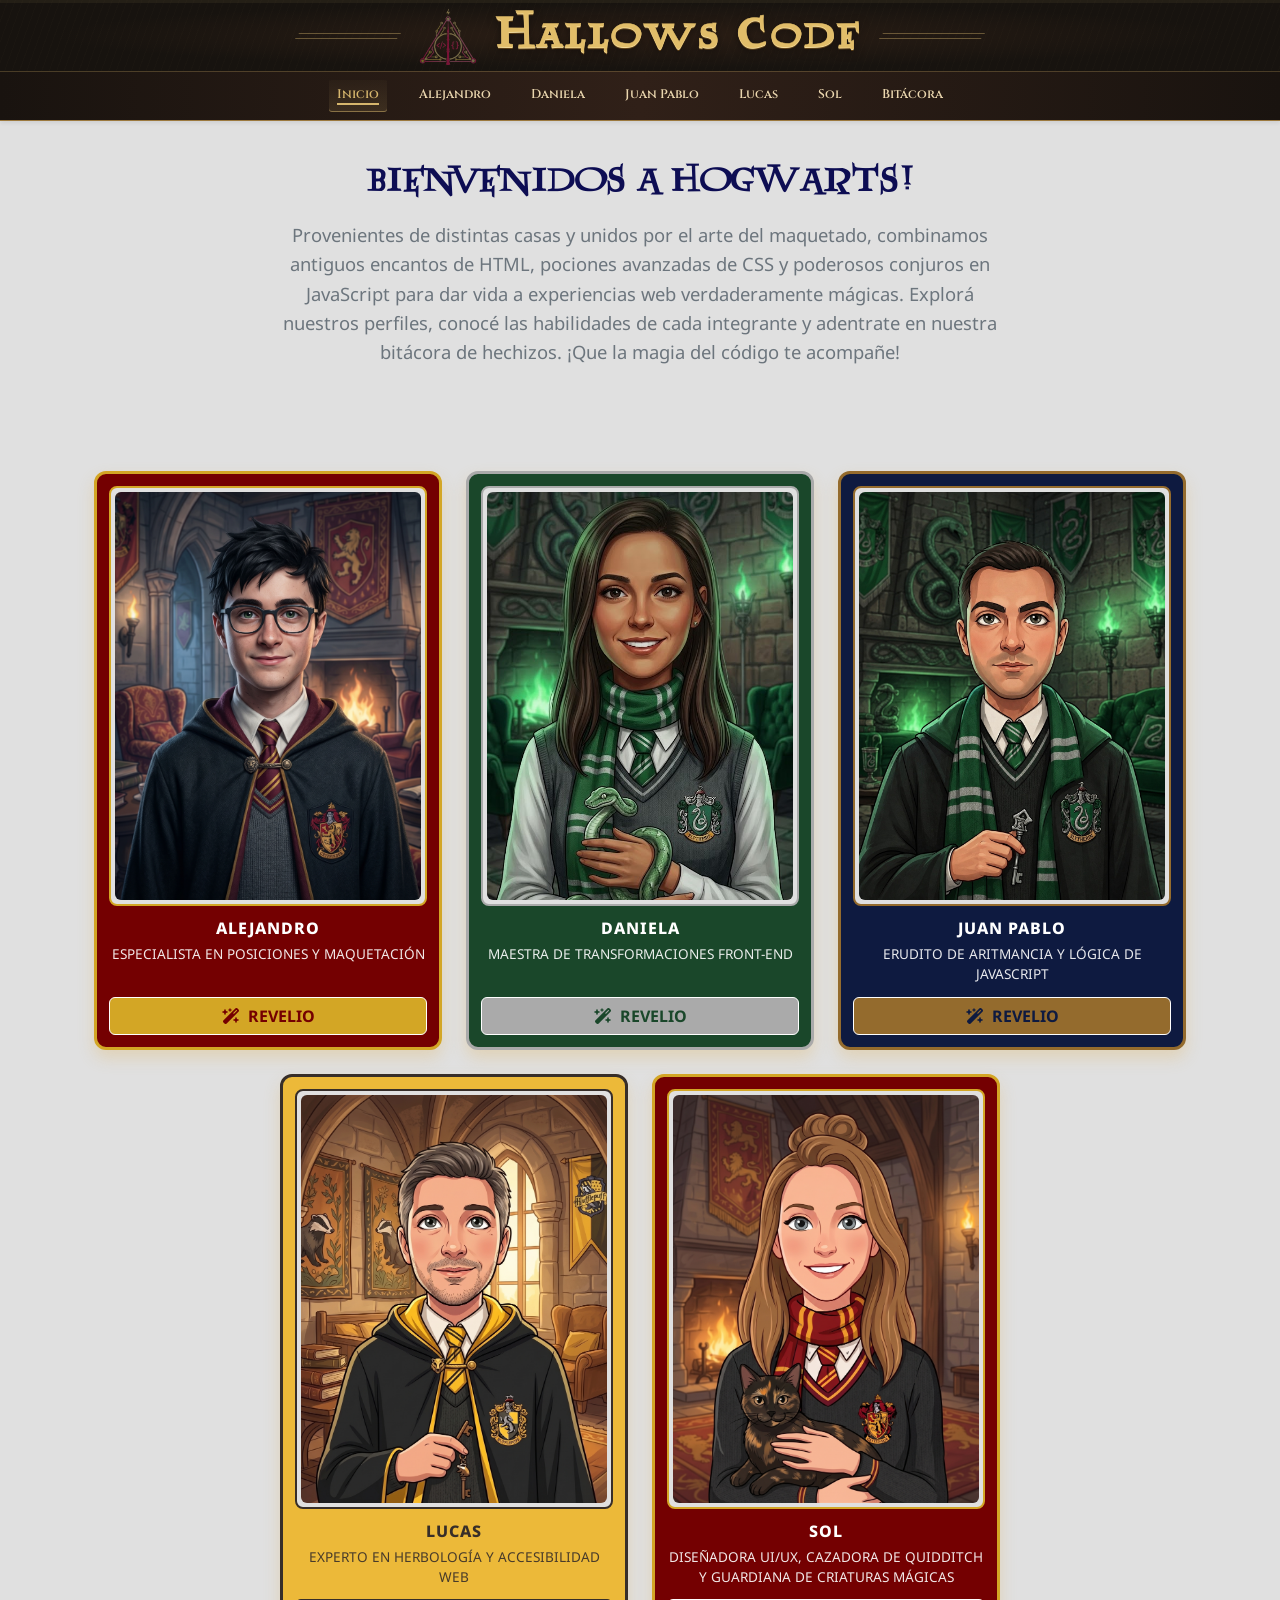
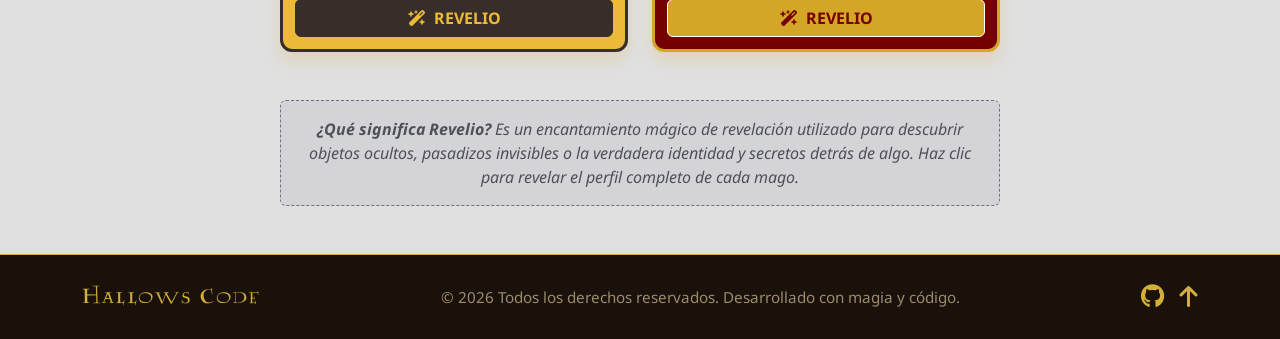
==== commit 1a3eb1de: "Correcciones varias Se acomodó los colores en mi page y la imagen del avatar. Se solucionó el header" ====
--- a/index.html
+++ b/index.html
@@ -4,9 +4,9 @@
     <meta charset="UTF-8" />
     <meta http-equiv="X-UA-Compatible" content="IE=edge" />
     <meta name="viewport" content="width=device-width, initial-scale=1.0" />
-    <meta name="description" content="Hollows Code" />
+    <meta name="description" content="Hallows Code" />
     <meta name="keywords" content="" />
-    <title>HOLLOWS CODE</title>
+    <title>HALLOWS CODE</title>
 
     <!-- BOOTSTRAP -->
     <link
@@ -190,7 +190,7 @@
           <div class="col-12 col-md-4">
             <div class="card card-ravenclaw h-100 d-flex flex-column">
               <div class="img-wrapper">
-                <img src="img/juanpablo.jpg" alt="Juan Pablo" />
+                <img src="img/juanpablo/juanpablo_avatar.jpg" alt="Juan Pablo" />
               </div>
               <div class="nombre-integrante">JUAN PABLO</div>
               <div class="rol-integrante">
--- a/css/style.css
+++ b/css/style.css
@@ -28,6 +28,9 @@
   color: var(--hallows-oro);
   background: #17130f;
   border-bottom: 1px solid #9c793e;
+  position: sticky;
+  top: 0;
+  z-index: 1020;
   transform: translateY(var(--header-desplazamiento, 0px));
   opacity: var(--header-opacidad, 1);
 }
@@ -180,7 +183,7 @@
 body {
   width: 100%;
   max-width: 100vw;
-  overflow-x: hidden !important;
+  overflow-x: clip;
   position: relative;
 }
 
@@ -244,6 +247,39 @@
 .bg-gryffindor2 .nav-link:hover,
 .bg-gryffindor2 .nav-link.active {
   color: var(--gryffindor1) !important;
+  font-weight: bold;
+}
+
+.slytherin-primary {
+  color: var(--slytherin1) !important;
+}
+
+.slytherin-secondary {
+  color: var(--slytherin2) !important;
+}
+
+.bg-slytherin {
+  background-color: var(--slytherin1) !important;
+  color: var(--slytherin2) !important;
+}
+
+.bg-slytherin2 {
+  color: var(--slytherin1) !important;
+  background-color: var(--slytherin2) !important;
+}
+
+.bg-daniela,
+.bg-juanpablo {
+  background-color: #dcedc8 !important;
+}
+
+.bg-slytherin2 .nav-link {
+  color: var(--slytherin1) !important;
+}
+
+.bg-slytherin2 .nav-link:hover,
+.bg-slytherin2 .nav-link.active {
+  color: var(--slytherin1) !important;
   font-weight: bold;
 }
 /* CURSOR */
@@ -1955,8 +1991,6 @@
   }
 }
 
-
-
 /* ============================================
    🎩 LA VITRIOLA (modal reproductor Spotify)
    ============================================ */
@@ -1992,7 +2026,7 @@
   background: linear-gradient(180deg, #f4e9d0 0%, #e8d9b5 100%);
   border: 3px solid var(--secondary);
   border-radius: 12px;
-  box-shadow: 
+  box-shadow:
     0 20px 60px rgba(0, 0, 0, 0.6),
     inset 0 0 0 1px rgba(214, 182, 109, 0.4);
   padding: 1.5rem;
@@ -2071,9 +2105,14 @@
   max-width: 180px;
   margin: 0 auto;
   border-radius: 50%;
-  background: 
-    radial-gradient(circle at center, #2a2a2a 0%, #1a1a1a 40%, #0d0d0d 70%, #1a1a1a 100%);
-  box-shadow: 
+  background: radial-gradient(
+    circle at center,
+    #2a2a2a 0%,
+    #1a1a1a 40%,
+    #0d0d0d 70%,
+    #1a1a1a 100%
+  );
+  box-shadow:
     0 0 0 3px #0d0d0d,
     0 0 0 5px #2a2a2a,
     0 8px 20px rgba(0, 0, 0, 0.5);
@@ -2107,8 +2146,12 @@
 }
 
 @keyframes vitriola-girar {
-  from { transform: rotate(0deg); }
-  to { transform: rotate(360deg); }
+  from {
+    transform: rotate(0deg);
+  }
+  to {
+    transform: rotate(360deg);
+  }
 }
 
 /* Embed (Spotify) */
@@ -2241,8 +2284,6 @@
   text-shadow: none !important;
 }
 
-
-
 /* ============================================
    🎩 QUIZ: ¿Qué casa de Hogwarts sos?
    ============================================ */
@@ -2261,7 +2302,7 @@
   background: var(--quiz-papel);
   border: 3px double var(--quiz-borde);
   border-radius: 12px;
-  box-shadow: 
+  box-shadow:
     0 8px 24px rgba(57, 44, 34, 0.15),
     inset 0 0 0 1px rgba(214, 182, 109, 0.3);
   text-align: center;
@@ -2433,4 +2474,233 @@
   background: #51412e;
   color: #faf3e0;
   border-color: #51412e;
+}
+
+/* ============================================
+   SELECCION DEL CAMPEON DE LAS CASAS
+   ============================================ */
+.seccion-copa-casas {
+  background: transparent !important;
+  border: none !important;
+}
+
+.casa-card {
+  border-radius: 10px;
+  border-width: 2px;
+  border-style: solid;
+  transition: transform 0.2s ease;
+}
+
+.casa-card:hover {
+  transform: translateY(-3px);
+}
+
+/* Colores individuales de cada casa usando tus variables */
+.casa-card h3 {
+  color: inherit !important;
+}
+
+.casa-gryffindor {
+  background-color: var(--gryffindor1);
+  color: var(--gryffindor2);
+  border-color: var(--gryffindor1);
+}
+.casa-slytherin {
+  color: var(--slytherin2);
+  background-color: var(--slytherin1);
+  border-color: var(--slytherin2);
+}
+.casa-ravenclaw {
+  color: var(--ravenclaw2);
+  background-color: var(--ravenclaw1);
+  border-color: var(--ravenclaw2);
+}
+.casa-hufflepuff {
+  color: var(--hufflepuff2);
+  background-color: var(--hufflepuff1);
+  border-color: var(--hufflepuff2);
+}
+
+.btn-gryffindor-puntos {
+  background-color: var(--gryffindor1);
+  color: var(--gryffindor2);
+  border: 1px solid var(--gryffindor2);
+  padding: 0.6rem 1.2rem;
+  border-radius: 6px;
+  font-weight: 600;
+  transition: all 0.2s ease;
+}
+
+.btn-gryffindor-puntos:hover {
+  background-color: var(--gryffindor2);
+  color: var(--gryffindor1,);
+  transform: translateY(-2px);
+}
+
+.caja-suceso {
+  background: rgba(201, 197, 197, 0.2);
+  border: 1px dashed var(--gryffindor2, #d3a625);
+}
+
+.cartel-campeon h3 {
+  color: inherit !important;
+}
+.cartel-campeon {
+  background-color: var(--gryffindor1) !important;
+  color: var(--gryffindor2) !important;
+  border: 2px solid var(--gryffindor2) !important;
+  box-shadow: 0 0 20px rgba(211, 166, 37, 0.5);
+}
+
+.pop-anim {
+  animation: popPuntos 0.3s ease-out;
+}
+
+@keyframes popPuntos {
+  0% {
+    transform: scale(1);
+  }
+  50% {
+    transform: scale(1.4);
+  }
+  100% {
+    transform: scale(1);
+  }
+}
+
+#btn-reiniciar {
+  color: var(--gryffindor2);
+  border-color: var(--gryffindor2);
+  background-color: transparent;
+  transition: all 0.2s ease;
+}
+
+#btn-reiniciar:hover {
+  color: var(--gryffindor2) !important;
+  background-color: var(--gryffindor1) !important;
+  border-color: var(--gryffindor1) !important;
+  opacity: 1 !important;
+}
+
+
+/* Estilos propios de Juan Pablo */
+
+.perfil-juanpablo .perfil-seccion::after {
+  background: linear-gradient(
+    90deg,
+    transparent,
+    var(--slytherin1),
+    transparent
+  );
+}
+
+.perfil-juanpablo .title,
+.perfil-juanpablo h3,
+.perfil-juanpablo .perfil-datos dt,
+.perfil-juanpablo .perfil-intro,
+.perfil-juanpablo .proyectos-lista li strong {
+  color: var(--slytherin1);
+}
+
+.perfil-juanpablo .favoritos-lista,
+.perfil-juanpablo .proyectos-lista {
+  list-style: none;
+  padding-left: 0;
+  font-size: 1.2rem;
+  line-height: 1.8;
+}
+
+.btn-magico-juanpablo {
+  background-color: var(--slytherin1);
+  color: var(--slytherin2);
+  border: 2px solid var(--slytherin2);
+  padding: 10px 24px;
+  font-family: "Cinzel", serif;
+  font-size: 1.3rem;
+  border-radius: 8px;
+  transition: all 0.3s ease;
+}
+
+.btn-magico-juanpablo:hover {
+  background-color: var(--slytherin2);
+  color: var(--slytherin1);
+  border-color: var(--slytherin1);
+  box-shadow: 0 0 15px var(--slytherin1);
+}
+
+.resultado-juanpablo {
+  font-size: 1.8rem;
+  font-family: "Caveat", cursive;
+  color: var(--slytherin1);
+  min-height: 2.5rem;
+  font-weight: bold;
+}
+
+/* ✨ Destello mágico Slytherin */
+.destello {
+  position: fixed;
+  width: 20px;
+  height: 20px;
+  background: radial-gradient(circle, var(--slytherin2), transparent 70%);
+  border-radius: 50%;
+  pointer-events: none;
+  opacity: 0.9;
+  animation: destello-anim 500ms ease-out forwards;
+  z-index: 9999;
+}
+
+@keyframes destello-anim {
+  from {
+    transform: scale(0.2);
+    opacity: 0.9;
+  }
+  to {
+    transform: scale(8);
+    opacity: 0;
+  }
+}
+
+/* Serpiente absoluta visible debajo del resultado */
+.serpiente-absoluta {
+  position: absolute;
+  width: 90px;
+  height: 90px;
+  left: 50%;
+  top: 10px;
+  transform: translateX(-50%);
+  animation: serpiente-anim 1400ms cubic-bezier(0.25, 1, 0.5, 1) forwards;
+  z-index: 9999;
+  pointer-events: none;
+}
+
+.serpiente-absoluta img,
+.serpiente-absoluta svg {
+  width: 100%;
+  height: 100%;
+  object-fit: contain;
+  display: block;
+  filter: drop-shadow(0 0 8px rgba(26, 71, 42, 0.8)) drop-shadow(0 0 16px rgba(170, 170, 170, 0.5));
+}
+
+@keyframes serpiente-anim {
+  0% {
+    transform: translateX(-50%) scale(0.2) rotate(-10deg);
+    opacity: 0;
+  }
+  20% {
+    transform: translateX(-50%) scale(1.15) rotate(6deg);
+    opacity: 1;
+  }
+  50% {
+    transform: translateX(-50%) scale(1) rotate(-4deg);
+    opacity: 1;
+  }
+  75% {
+    transform: translateX(-50%) scale(1.05) rotate(2deg);
+    opacity: 0.95;
+  }
+  100% {
+    transform: translateX(-50%) scale(1.3) translateY(-15px);
+    opacity: 0;
+  }
 }
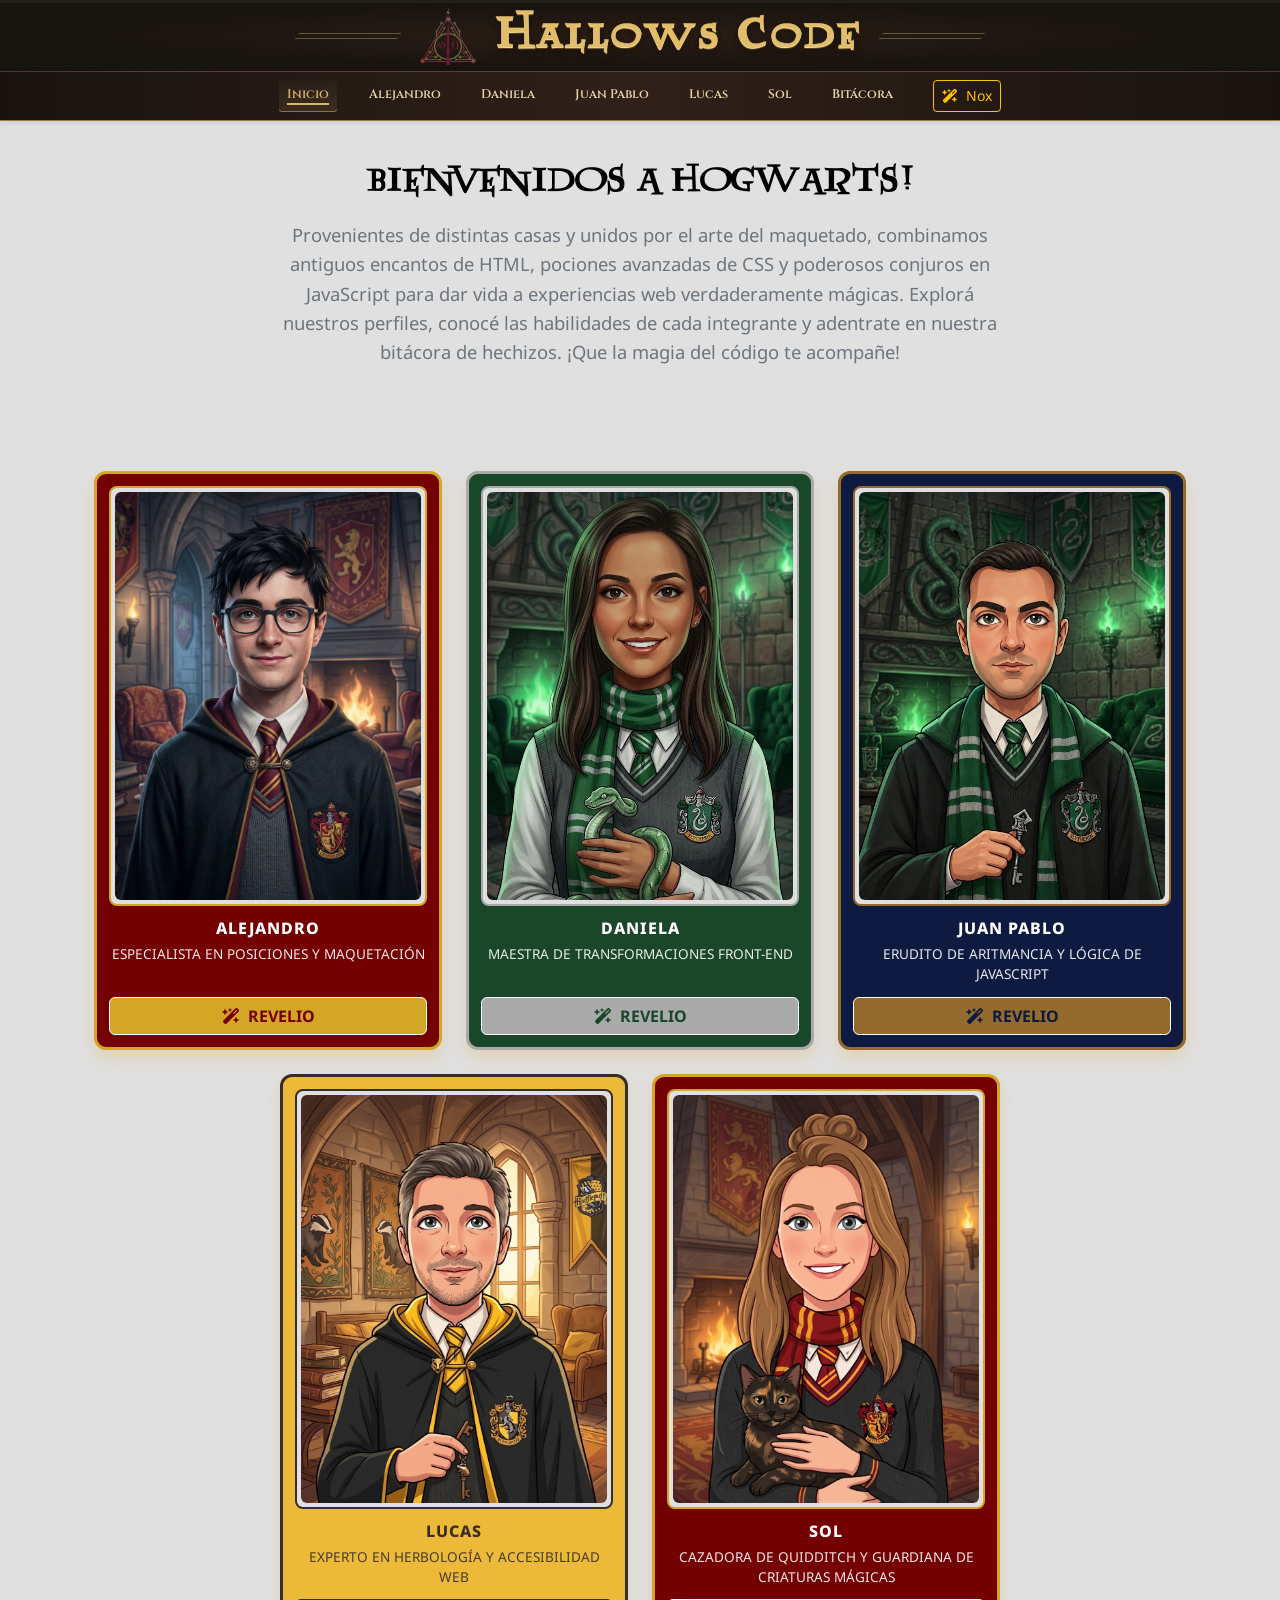
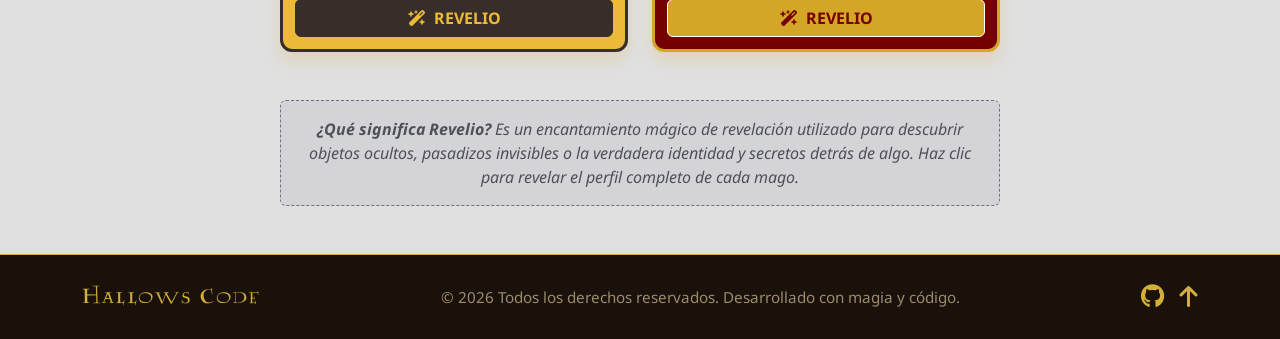
==== commit cbb76212: "interacción modo oscuro en Index" ====
--- a/index.html
+++ b/index.html
@@ -121,6 +121,16 @@
                   >Bitácora</a
                 >
               </li>
+              <!-- BOTÓN MODO OSCURO (LUMOS / NOX) -->
+              <button
+                id="btn-modo-oscuro"
+                class="btn btn-outline-warning btn-sm ms-2"
+                type="button"
+                aria-label="Cambiar modo oscuro"
+              >
+                <i class="fa-solid fa-wand-magic-sparkles me-1"></i>
+                <span id="texto-modo">Nox</span>
+              </button>
             </ul>
           </div>
         </div>
@@ -190,7 +200,10 @@
           <div class="col-12 col-md-4">
             <div class="card card-ravenclaw h-100 d-flex flex-column">
               <div class="img-wrapper">
-                <img src="img/juanpablo/juanpablo_avatar.jpg" alt="Juan Pablo" />
+                <img
+                  src="img/juanpablo/juanpablo_avatar.jpg"
+                  alt="Juan Pablo"
+                />
               </div>
               <div class="nombre-integrante">JUAN PABLO</div>
               <div class="rol-integrante">
@@ -235,8 +248,7 @@
               </div>
               <div class="nombre-integrante">SOL</div>
               <div class="rol-integrante">
-                Diseñadora UI/UX, Cazadora de Quidditch y Guardiana de Criaturas
-                Mágicas
+                Cazadora de Quidditch y Guardiana de Criaturas Mágicas
               </div>
               <div class="card-body-custom mt-auto">
                 <a href="./pages/members/sol.html" class="btn btn-ver-mas"
@@ -302,5 +314,6 @@
     <!-- JS PROPIO -->
     <script src="./js/main.js"></script>
     <script src="./js/cursor.js"></script>
+    <script src="./js/modo-oscuro.js"></script>
   </body>
 </html>
--- a/css/style.css
+++ b/css/style.css
@@ -538,7 +538,7 @@
   text-align: center;
 }
 .title {
-  color: var(--primary);
+  color: var(--hallows-bg);
   font-size: 2.25rem;
   font-weight: 700;
   margin-bottom: 1rem;
@@ -2582,6 +2582,34 @@
   opacity: 1 !important;
 }
 
+.hufflepuff-primary {
+  color: var(--hufflepuff1) !important;
+}
+
+.hufflepuff-secondary {
+  color: var(--hufflepuff2) !important;
+  text-shadow: none !important;
+}
+
+.bg-hufflepuff {
+  background-color: var(--hufflepuff1) !important;
+  color: var(--hufflepuff2) !important;
+}
+
+.bg-hufflepuff2 {
+  color: var(--hufflepuff1) !important;
+  background-color: var(--hufflepuff2) !important;
+}
+
+.bg-hufflepuff .nav-link {
+  color: var(--hufflepuff2) !important;
+}
+
+.bg-hufflepuff .nav-link:hover,
+.bg-hufflepuff .nav-link.active {
+  color: var(--hufflepuff2) !important;
+  font-weight: bold;
+}
 
 /* Estilos propios de Juan Pablo */
 
@@ -2679,7 +2707,8 @@
   height: 100%;
   object-fit: contain;
   display: block;
-  filter: drop-shadow(0 0 8px rgba(26, 71, 42, 0.8)) drop-shadow(0 0 16px rgba(170, 170, 170, 0.5));
+  filter: drop-shadow(0 0 8px rgba(26, 71, 42, 0.8))
+    drop-shadow(0 0 16px rgba(170, 170, 170, 0.5));
 }
 
 @keyframes serpiente-anim {
@@ -2703,4 +2732,35 @@
     transform: translateX(-50%) scale(1.3) translateY(-15px);
     opacity: 0;
   }
-}+}
+
+/* ---------- MODO OSCURO (NOX) ---------- */
+body.modo-nox {
+  background-color: #0e0a07 !important;
+  color: #faefd8 !important;
+}
+
+/* Ajustes de contenedores en Modo Nox */
+body.modo-nox .card,
+body.modo-nox .nota-hechizo {
+  background-color: #17130f !important;
+  border-color: rgba(212, 175, 55, 0.3) !important;
+  color: #faefd8 !important;
+}
+
+body.modo-nox .subtitle,
+body.modo-nox .text-muted {
+  color: #d1c2a5 !important;
+}
+
+body.modo-nox .header-hallows,
+body.modo-nox .footer-hallows {
+  background-color: #120e0a !important;
+}
+
+/* Transición suave al cambiar de modo */
+body {
+  transition:
+    background-color 0.4s ease,
+    color 0.4s ease;
+}
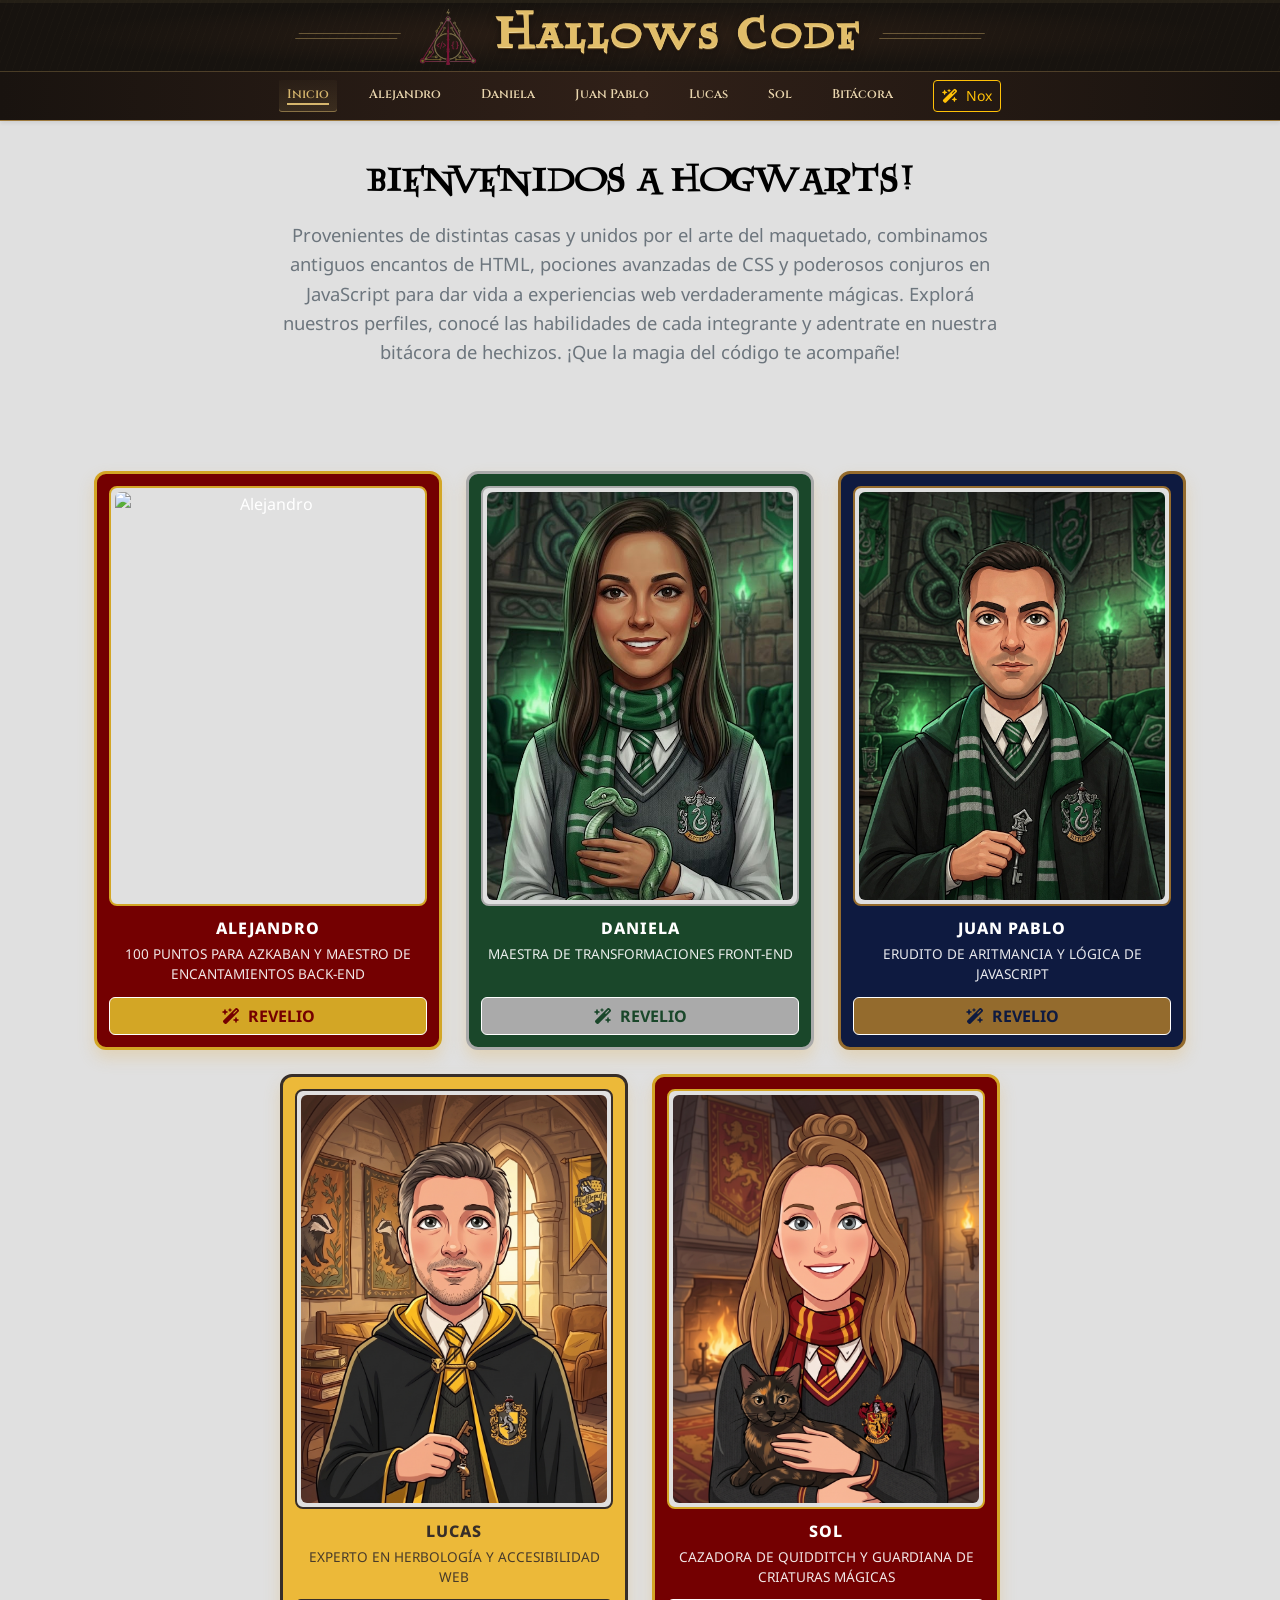
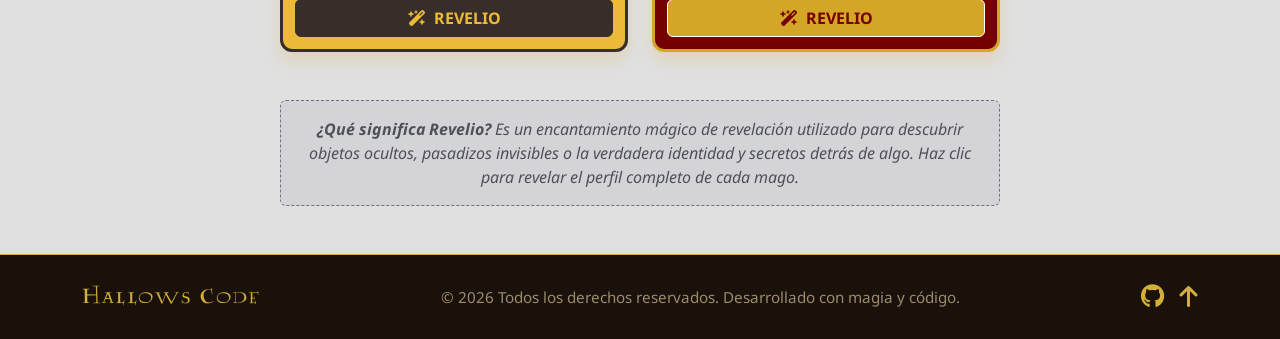
==== commit 6605bdc2: "feature/cambio de imagen alejandro" ====
--- a/index.html
+++ b/index.html
@@ -162,11 +162,11 @@
           <div class="col-12 col-md-4">
             <div class="card card-gryffindor h-100 d-flex flex-column">
               <div class="img-wrapper">
-                <img src="img/alejandro.jpg" alt="Alejandro" />
+                <img src="img/alejandro2.gif" alt="Alejandro" />
               </div>
               <div class="nombre-integrante">ALEJANDRO</div>
               <div class="rol-integrante">
-                Especialista en Posiciones y Maquetación
+                100 puntos para Azkaban y Maestro de Encantamientos Back-end
               </div>
               <div class="card-body-custom mt-auto">
                 <a href="./pages/members/alejandro.html" class="btn btn-ver-mas"
--- a/css/style.css
+++ b/css/style.css
@@ -1,7 +1,10 @@
+/* ==========================================================================
+   1. VARIABLES, FUENTES Y RESETS GLOBALES
+   ========================================================================== */
 /* PALETA DE COLORES */
 :root {
-  --primary: #0d0d53;
-  --secondary: #e1b258;
+  --primary: #1a110b;
+  --secondary: #d6b66d;
   --acento: #f4d081;
   --gray: #6c757d;
   --white: #ffffff;
@@ -22,6 +25,76 @@
   --hufflepuff3: #726255;
 }
 
+@font-face {
+  font-family: "Lumos";
+  src: url("../fonts/LUMOS.TTF") format("truetype");
+  font-weight: normal;
+  font-style: normal;
+  font-display: swap;
+}
+
+body {
+  background-color: var(--lightgray);
+  color: var(--black);
+  font-family: "Noto Sans", sans-serif;
+  margin: 0;
+}
+
+html,
+body {
+  width: 100%;
+  max-width: 100vw;
+  overflow-x: clip;
+  position: relative;
+}
+
+*,
+*::before,
+*::after {
+  box-sizing: border-box;
+}
+
+.row {
+  --bs-gutter-x: 1.5rem;
+  margin-right: 0 !important;
+  margin-left: 0 !important;
+}
+
+h1,
+.brand-title,
+.font-lumos {
+  font-family: "Lumos", serif !important;
+}
+
+.brand-title {
+  color: var(--secondary);
+  letter-spacing: 2px;
+  text-shadow: 0 0 10px var(--shadow);
+}
+
+/* HERO */
+.hero {
+  padding: 2.5rem 1rem;
+  text-align: center;
+}
+.title {
+  color: var(--hallows-bg);
+  font-size: 2.25rem;
+  font-weight: 700;
+  margin-bottom: 1rem;
+  font-family: "Lumos", serif !important;
+}
+
+.subtitle {
+  font-size: 1.15rem;
+  color: var(--gray);
+  line-height: 1.6;
+}
+
+/* ==========================================================================
+   2. COMPONENTES COMPARTIDOS GLOBALES
+   ========================================================================== */
+
 /* Header oficial compartido: Hallows Code. */
 .header-hallows {
   --hallows-oro: #d6b66d;
@@ -140,234 +213,42 @@
   }
 }
 
-body.gryffindor {
-  --primary: var(--gryffindor1) !important;
-  --secondary: var(--gryffindor2) !important;
-  --acento: var(--gryffindor3);
-}
-
-body.slytherin {
-  --primary: var(--slytherin1);
-  --secondary: var(--slytherin2);
-  --acento: var(--slytherin3);
-}
-
-body.ravenclaw {
-  --primary: var(--ravenclaw1);
-  --secondary: var(--ravenclaw2);
-  --acento: var(--ravenclaw3);
-}
-
-body.hufflepuff {
-  --primary: var(--hufflepuff1);
-  --secondary: var(--hufflepuff2);
-  --acento: var(--hufflepuff3);
-}
-
-@font-face {
-  font-family: "Lumos";
-  src: url("../fonts/LUMOS.TTF") format("truetype");
-  font-weight: normal;
-  font-style: normal;
-  font-display: swap;
-}
-
-body {
-  background-color: var(--lightgray);
-  color: var(--black);
+/* ---------- FOOTER COMPARTIDO ---------- */
+.footer-hallows {
+  background-color: var(--hallows-bg, #1a110b);
+  border-top: 1px solid var(--hallows-border, #d4af37) !important;
+  color: var(--hallows-text, #faefd8);
   font-family: "Noto Sans", sans-serif;
-  margin: 0;
-}
-
-html,
-body {
-  width: 100%;
-  max-width: 100vw;
-  overflow-x: clip;
-  position: relative;
-}
-
-*,
-*::before,
-*::after {
-  box-sizing: border-box;
-}
-
-.row {
-  --bs-gutter-x: 1.5rem;
-  margin-right: 0 !important;
-  margin-left: 0 !important;
-}
-
-h1,
-.brand-title,
-.font-lumos {
+  font-size: 0.95rem;
+}
+
+.hallows-titulo-footer {
   font-family: "Lumos", serif !important;
-}
-
-.brand-title {
-  color: var(--secondary);
-  letter-spacing: 2px;
-  text-shadow: 0 0 10px var(--shadow);
-}
-
-.titulo-principal {
-  color: var(--primary);
-}
-
-.subtitulo-principal {
-  color: var(--gray);
-}
-
-.gryffindor-primary {
-  color: var(--gryffindor1) !important;
-}
-
-.gryffindor-secondary {
-  color: var(--gryffindor2) !important;
-}
-
-.bg-gryffindor {
-  background-color: var(--gryffindor1) !important;
-  color: var(--gryffindor2) !important;
-}
-
-.bg-gryffindor2 {
-  color: var(--gryffindor1) !important;
-  background-color: var(--gryffindor2) !important;
-}
-
-.bg-sol {
-  background-color: #ffedc5 !important;
-}
-.bg-gryffindor2 .nav-link {
-  color: var(--gryffindor1) !important;
-}
-
-.bg-gryffindor2 .nav-link:hover,
-.bg-gryffindor2 .nav-link.active {
-  color: var(--gryffindor1) !important;
-  font-weight: bold;
-}
-
-.slytherin-primary {
-  color: var(--slytherin1) !important;
-}
-
-.slytherin-secondary {
-  color: var(--slytherin2) !important;
-}
-
-.bg-slytherin {
-  background-color: var(--slytherin1) !important;
-  color: var(--slytherin2) !important;
-}
-
-.bg-slytherin2 {
-  color: var(--slytherin1) !important;
-  background-color: var(--slytherin2) !important;
-}
-
-.bg-daniela,
-.bg-juanpablo {
-  background-color: #dcedc8 !important;
-}
-
-.bg-slytherin2 .nav-link {
-  color: var(--slytherin1) !important;
-}
-
-.bg-slytherin2 .nav-link:hover,
-.bg-slytherin2 .nav-link.active {
-  color: var(--slytherin1) !important;
-  font-weight: bold;
-}
-/* CURSOR */
-
-* {
-  cursor: none !important;
-}
-
-#cursor-wrapper {
-  position: fixed;
-  top: 0;
-  left: 0;
-  width: 45px;
-  height: 45px;
-  pointer-events: none;
-  z-index: 9999;
-  opacity: 0;
-  transition: opacity 0.3s ease;
-}
-
-#cursor-falso {
-  width: 100%;
-  height: 100%;
-  background-image: url("../img/varita.svg");
-  background-size: contain;
-  background-repeat: no-repeat;
-  transform-origin: top right;
-  transition: transform 0.05s linear;
-  position: relative;
-}
-
-#cursor-falso::after {
-  content: "";
-  position: absolute;
-  top: -6px;
-  right: -6px;
-  width: 12px;
-  height: 12px;
-  background-color: white;
-  border-radius: 50%;
-  opacity: 0;
-  transform: scale(0);
-  box-shadow:
-    0 0 10px white,
-    0 0 20px rgba(255, 255, 255, 0.8);
+  color: var(--hallows-gold, #d4af37);
+  letter-spacing: 0.05em;
+}
+
+.footer-link-hallows {
+  color: var(--hallows-gold, #d4af37);
   transition:
-    opacity 0.3s ease,
-    transform 0.3s ease;
-  pointer-events: none;
-}
-
-#cursor-falso.hover-punta::after {
-  opacity: 1;
-  animation:
-    entradaBrillo 0.3s ease-out forwards,
-    latidoConstante 0.8s ease-in-out 0.3s infinite alternate;
-}
-
-@keyframes entradaBrillo {
-  0% {
-    transform: scale(0);
-    box-shadow:
-      0 0 0 white,
-      0 0 0 rgba(255, 255, 255, 0);
-  }
-  100% {
-    transform: scale(1.5);
-    box-shadow:
-      0 0 15px white,
-      0 0 30px rgba(255, 255, 255, 1);
-  }
-}
-
-@keyframes latidoConstante {
-  0% {
-    transform: scale(1.5);
-    box-shadow:
-      0 0 15px white,
-      0 0 30px rgba(255, 255, 255, 1);
-  }
-  100% {
-    transform: scale(1.05);
-    box-shadow:
-      0 0 8px white,
-      0 0 15px rgba(255, 255, 255, 0.7);
-  }
-}
-
+    color 0.2s ease,
+    transform 0.2s ease;
+  display: inline-block;
+  text-decoration: none;
+}
+
+.footer-link-hallows:hover {
+  color: var(--hallows-hover, #ffffff);
+  transform: translateY(-2px);
+}
+
+.copyright-texto {
+  color: var(--hallows-text-muted, #c8b38b);
+}
+
+/* ==========================================================================
+   3. PAGINA INDEX
+   ========================================================================== */
 /* CARDS INTEGRANTES */
 
 .card {
@@ -491,255 +372,8 @@
   border: 1px dashed var(--gray);
 }
 
-/* MEDIA QUERIES */
-@media (max-width: 399.98px) {
-  .brand-title {
-    font-size: 1.4rem;
-  }
-  .col-tp {
-    flex: 0 0 100%;
-    max-width: 100%;
-  }
-}
-
-@media (min-width: 400px) and (max-width: 899.98px) {
-  .brand-title {
-    font-size: 2rem;
-  }
-  .col-tp {
-    flex: 0 0 50%;
-    max-width: 50%;
-  }
-}
-
-@media (min-width: 900px) and (max-width: 1199.98px) {
-  .brand-title {
-    font-size: 2.4rem;
-  }
-  .col-tp {
-    flex: 0 0 33.333%;
-    max-width: 33.333%;
-  }
-}
-
-@media (min-width: 1200px) {
-  .brand-title {
-    font-size: 2.8rem;
-  }
-  .col-tp {
-    flex: 0 0 20%;
-    max-width: 20%;
-  }
-}
-
-/* HERO */
-.hero {
-  padding: 2.5rem 1rem;
-  text-align: center;
-}
-.title {
-  color: var(--hallows-bg);
-  font-size: 2.25rem;
-  font-weight: 700;
-  margin-bottom: 1rem;
-  font-family: "Lumos", serif !important;
-}
-
-.subtitle {
-  font-size: 1.15rem;
-  color: var(--gray);
-  line-height: 1.6;
-}
-
-/* ---------- FOOTER ADAPTADO AL HEADER DE ---------- */
-.footer-hallows {
-  background-color: var(--hallows-bg, #1a110b);
-  border-top: 1px solid var(--hallows-border, #d4af37) !important;
-  color: var(--hallows-text, #faefd8);
-  font-family: "Noto Sans", sans-serif;
-  font-size: 0.95rem;
-}
-
-/* Título con tipografía del grupo */
-.hallows-titulo-footer {
-  font-family: "Lumos", serif !important;
-  color: var(--hallows-gold, #d4af37);
-  letter-spacing: 0.05em;
-}
-
-/* Enlaces e íconos */
-.footer-link-hallows {
-  color: var(--hallows-gold, #d4af37);
-  transition:
-    color 0.2s ease,
-    transform 0.2s ease;
-  display: inline-block;
-  text-decoration: none;
-}
-
-.footer-link-hallows:hover {
-  color: var(--hallows-hover, #ffffff);
-  transform: translateY(-2px);
-}
-
-.copyright-texto {
-  color: var(--hallows-text-muted, #c8b38b);
-}
-
-/* ==========================================
-   ANIMACIÓN ALWAYS - SOL
-   ========================================== */
-
-.text-always-pregunta {
-  font-size: 3.5rem !important;
-  color: var(--primary);
-  margin-bottom: 0.5rem;
-}
-
-/* Reserva el alto de la sección: si el botón sale volando
-   (position: fixed) el resto de la página no se mueve */
-.seccion-always .container {
-  position: relative;
-  min-height: 4.5rem;
-}
-
-/* Mensaje de victoria: aparece donde estaba el botón, sin mover el resto */
-#resultado-duelo {
-  position: absolute;
-  bottom: 0;
-  left: 0;
-  right: 0;
-  text-align: center;
-  pointer-events: none;
-  z-index: 5;
-}
-
-#resultado-duelo .text-always-respuesta {
-  font-size: 4.5rem;
-  line-height: 1;
-  color: var(--hufflepuff1);
-  -webkit-text-stroke: 5px var(--hufflepuff2);
-  paint-order: stroke fill;
-  text-shadow: none !important;
-}
-
-#resultado-duelo .text-always-respuesta.activo {
-  opacity: 1;
-  transform: translateY(0);
-}
-
-/* Duelo perdido: la varita queda fuera de juego y vuelve el cursor normal */
-body.duelo-perdido #cursor-wrapper {
-  display: none !important;
-}
-
-body.duelo-perdido * {
-  cursor: auto !important;
-}
-
-body.duelo-perdido a,
-body.duelo-perdido button,
-body.duelo-perdido [role="button"],
-body.duelo-perdido input {
-  cursor: pointer !important;
-}
-
-button#btn-hechizo:disabled {
-  opacity: 0.55;
-  pointer-events: none;
-}
-
-button#btn-revelio-always,
-.btn-magico {
-  background-color: var(--primary);
-  color: var(--secondary);
-  border: 2px solid var(--secondary);
-  padding: 10px 24px;
-  font-family: "Lumos", serif;
-  font-size: 1.3rem;
-  cursor: pointer;
-  border-radius: 8px;
-  box-shadow: 0 4px 10px rgba(0, 0, 0, 0.3);
-  transition: all 0.3s ease;
-  display: inline-flex;
-  align-items: center;
-  justify-content: center;
-}
-
-button#btn-revelio-always:hover,
-.btn-magico:hover {
-  background-color: var(--secondary);
-  color: var(--primary);
-  border-color: var(--primary);
-  box-shadow: 0 0 15px var(--secondary);
-}
-
-.btn-magico.oculto,
-button#btn-revelio-always.oculto {
-  display: none !important;
-}
-
-.escena-always-container {
-  display: none !important;
-  flex-direction: column;
-  align-items: center;
-  justify-content: center;
-  width: 100%;
-}
-
-.escena-always-container.activo {
-  display: flex !important;
-}
-
-.patronus-animado-wrapper {
-  opacity: 0;
-  transform: scale(0.4) translateY(20px);
-  filter: blur(6px) drop-shadow(0 0 0px rgba(130, 220, 255, 0));
-  transition: all 1.2s cubic-bezier(0.16, 1, 0.3, 1);
-  background: none !important;
-  border: none !important;
-}
-
-.img-patronus-magico {
-  background: transparent !important;
-  border: none !important;
-  box-shadow: none !important;
-  max-width: 350px;
-  width: 100%;
-  height: auto;
-  display: block;
-  margin: 0 auto;
-}
-
-.text-always-respuesta {
-  font-family: "Caveat", cursive;
-  font-size: 6.5rem;
-  color: var(--secondary);
-  margin: 0;
-  opacity: 0;
-  transform: translateY(15px);
-  transition:
-    opacity 1s ease,
-    transform 1s ease;
-  text-shadow:
-    0 0 15px rgba(130, 220, 255, 0.9),
-    0 0 30px rgba(255, 255, 255, 0.6) !important;
-}
-
-.escena-always-container.activo .patronus-animado-wrapper {
-  opacity: 1;
-  transform: scale(1) translateY(0);
-  filter: drop-shadow(0 0 15px #82dcff);
-}
-
-.escena-always-container.activo .text-always-respuesta {
-  opacity: 1;
-  transform: translateY(0);
-  transition-delay: 0.4s;
-}
-
 /* =========================================================
-   ESTILOS DE PERFIL
+   4. ESTILOS DE PERFIL
    Se aplican a CUALQUIER <main> que tenga una de estas clases:
    .perfil-alejandro, .perfil-daniela, .perfil-sol,
    .perfil-lucas, .perfil-juanpablo, .perfil-bitacora
@@ -1991,8 +1625,109 @@
   }
 }
 
+/* ==========================================================================
+   5. HEADERS Y FOOTERS PERSONALIZADOS SEGUN CASA
+   ========================================================================== */
+.gryffindor-primary {
+  color: var(--gryffindor1) !important;
+}
+
+.gryffindor-secondary {
+  color: var(--gryffindor2) !important;
+}
+
+.bg-gryffindor {
+  background-color: var(--gryffindor1) !important;
+  color: var(--gryffindor2) !important;
+}
+
+.bg-gryffindor2 {
+  color: var(--gryffindor1) !important;
+  background-color: var(--gryffindor2) !important;
+}
+
+.bg-sol {
+  background-color: #ffedc5 !important;
+}
+.bg-gryffindor2 .nav-link {
+  color: var(--gryffindor1) !important;
+}
+
+.bg-gryffindor2 .nav-link:hover,
+.bg-gryffindor2 .nav-link.active {
+  color: var(--gryffindor1) !important;
+  font-weight: bold;
+}
+
+.slytherin-primary {
+  color: var(--slytherin1) !important;
+}
+
+.slytherin-secondary {
+  color: var(--slytherin2) !important;
+}
+
+.bg-slytherin {
+  background-color: var(--slytherin1) !important;
+  color: var(--slytherin2) !important;
+}
+
+.bg-slytherin2 {
+  color: var(--slytherin1) !important;
+  background-color: var(--slytherin2) !important;
+}
+
+.bg-daniela,
+.bg-juanpablo {
+  background-color: #dcedc8 !important;
+}
+
+.bg-slytherin2 .nav-link {
+  color: var(--slytherin1) !important;
+}
+
+.bg-slytherin2 .nav-link:hover,
+.bg-slytherin2 .nav-link.active {
+  color: var(--slytherin1) !important;
+  font-weight: bold;
+}
+
+.hufflepuff-primary {
+  color: var(--hufflepuff1) !important;
+}
+
+.hufflepuff-secondary {
+  color: var(--hufflepuff2) !important;
+  text-shadow: none !important;
+}
+
+.bg-hufflepuff {
+  background-color: var(--hufflepuff1) !important;
+  color: var(--hufflepuff2) !important;
+}
+
+.bg-hufflepuff2 {
+  color: var(--hufflepuff1) !important;
+  background-color: var(--hufflepuff2) !important;
+}
+
+.bg-hufflepuff .nav-link {
+  color: var(--hufflepuff2) !important;
+}
+
+.bg-hufflepuff .nav-link:hover,
+.bg-hufflepuff .nav-link.active {
+  color: var(--hufflepuff2) !important;
+  font-weight: bold;
+}
+
+/* ==========================================================================
+   6. ANIMACIONES JAVASCRIPT
+   ========================================================================== */
+
 /* ============================================
-   🎩 LA VITRIOLA (modal reproductor Spotify)
+   🎩 LA VITRIOLA (modal reproductor Spotify) 
+Página Daniela
    ============================================ */
 
 .vitriola {
@@ -2276,9 +2011,7 @@
   }
 }
 
-/* ============================================
-   🎨 Fix: contraste del título en card-hufflepuff
-   ============================================ */
+🎨 Fix: contraste del título en card-hufflepuff
 .card-hufflepuff .brand-title {
   color: var(--hufflepuff2) !important;
   text-shadow: none !important;
@@ -2286,6 +2019,7 @@
 
 /* ============================================
    🎩 QUIZ: ¿Qué casa de Hogwarts sos?
+Página Daniela
    ============================================ */
 
 #quiz {
@@ -2476,8 +2210,187 @@
   border-color: #51412e;
 }
 
+/* ==========================================
+   ANIMACIÓN ALWAYS 
+   Página de Sol (Gryffindor)
+   ========================================== */
+
+.text-always-pregunta {
+  font-size: 3.8rem !important;
+  color: var(--gryffindor1);
+  margin-bottom: 0.5rem;
+}
+
+.seccion-always .container {
+  position: relative;
+  min-height: 4.5rem;
+}
+
+/* Botón de Sol */
+
+.btn-revelio-always {
+  background-color: var(--gryffindor1);
+  color: var(--gryffindor2);
+  border: 2px solid var(--gryffindor2);
+  padding: 10px 24px;
+  font-family: "Lumos", serif;
+  font-size: 1.3rem;
+  cursor: pointer;
+  border-radius: 8px;
+  box-shadow: 0 4px 10px rgba(0, 0, 0, 0.3);
+  transition: all 0.3s ease;
+  display: inline-flex;
+  align-items: center;
+  justify-content: center;
+}
+
+.btn-revelio-always:hover {
+  background-color: var(--gryffindor2);
+  color: var(--gryffindor1);
+  border-color: var(--gryffindor1);
+  box-shadow: 0 0 15px var(--gryffindor2);
+}
+
+.btn-revelio-always.oculto {
+  display: none !important;
+}
+
+.escena-always-container {
+  display: none !important;
+  flex-direction: column;
+  align-items: center;
+  justify-content: center;
+  width: 100%;
+}
+
+.escena-always-container.activo {
+  display: flex !important;
+}
+
+.patronus-animado-wrapper {
+  opacity: 0;
+  transform: scale(0.4) translateY(20px);
+  filter: blur(6px) drop-shadow(0 0 0px rgba(130, 220, 255, 0));
+  transition: all 1.2s cubic-bezier(0.16, 1, 0.3, 1);
+  background: none !important;
+  border: none !important;
+}
+
+.img-patronus-magico {
+  background: transparent !important;
+  border: none !important;
+  box-shadow: none !important;
+  max-width: 350px;
+  width: 100%;
+  height: auto;
+  display: block;
+  margin: 0 auto;
+}
+
+.text-always-respuesta {
+  font-family: "Caveat", cursive;
+  font-size: 6.5rem;
+  color: var(--gryffindor2);
+  margin: 0;
+  opacity: 0;
+  transform: translateY(15px);
+  transition:
+    opacity 1s ease,
+    transform 1s ease;
+  text-shadow:
+    0 0 15px rgba(130, 220, 255, 0.9),
+    0 0 30px rgba(255, 255, 255, 0.6) !important;
+}
+
+.escena-always-container.activo .patronus-animado-wrapper {
+  opacity: 1;
+  transform: scale(1) translateY(0);
+  filter: drop-shadow(0 0 15px #82dcff);
+}
+
+.escena-always-container.activo .text-always-respuesta {
+  opacity: 1;
+  transform: translateY(0);
+  transition-delay: 0.4s;
+}
+
+/* ==========================================
+   ANIMACIÓN DUELO DE VARITAS
+   Página de Lucas (Hufflepuff)
+   ========================================== */
+
+#resultado-duelo {
+  position: absolute;
+  bottom: 0;
+  left: 0;
+  right: 0;
+  text-align: center;
+  pointer-events: none;
+  z-index: 5;
+  font-size: 4.5rem;
+  line-height: 1;
+  color: var(--hufflepuff1);
+  -webkit-text-stroke: 5px var(--hufflepuff2);
+  paint-order: stroke fill;
+  text-shadow: none !important;
+  opacity: 1;
+  transform: translateY(0);
+}
+
+/* Duelo perdido: estado del cursor */
+body.duelo-perdido #cursor-wrapper {
+  display: none !important;
+}
+
+body.duelo-perdido * {
+  cursor: auto !important;
+}
+
+body.duelo-perdido a,
+body.duelo-perdido button,
+body.duelo-perdido [role="button"],
+body.duelo-perdido input {
+  cursor: pointer !important;
+}
+
+/* Botón de Lucas */
+#btn-hechizo,
+.btn-magico {
+  background-color: var(--hufflepuff1);
+  color: var(--hufflepuff2);
+  border: 2px solid var(--hufflepuff2);
+  padding: 10px 24px;
+  font-family: "Lumos", serif;
+  font-size: 1.3rem;
+  cursor: pointer;
+  border-radius: 8px;
+  box-shadow: 0 4px 10px rgba(0, 0, 0, 0.3);
+  transition: all 0.3s ease;
+  display: inline-flex;
+  align-items: center;
+  justify-content: center;
+}
+
+#btn-hechizo:hover,
+.btn-magico:hover {
+  background-color: var(--hufflepuff2);
+  color: var(--hufflepuff1);
+  border-color: var(--hufflepuff1);
+  box-shadow: 0 0 15px var(--hufflepuff2);
+}
+
+#btn-hechizo:disabled {
+  opacity: 0.55;
+  pointer-events: none;
+}
+
+.btn-magico.oculto {
+  display: none !important;
+}
+
 /* ============================================
    SELECCION DEL CAMPEON DE LAS CASAS
+Página Sol
    ============================================ */
 .seccion-copa-casas {
   background: transparent !important;
@@ -2495,7 +2408,6 @@
   transform: translateY(-3px);
 }
 
-/* Colores individuales de cada casa usando tus variables */
 .casa-card h3 {
   color: inherit !important;
 }
@@ -2582,35 +2494,10 @@
   opacity: 1 !important;
 }
 
-.hufflepuff-primary {
-  color: var(--hufflepuff1) !important;
-}
-
-.hufflepuff-secondary {
-  color: var(--hufflepuff2) !important;
-  text-shadow: none !important;
-}
-
-.bg-hufflepuff {
-  background-color: var(--hufflepuff1) !important;
-  color: var(--hufflepuff2) !important;
-}
-
-.bg-hufflepuff2 {
-  color: var(--hufflepuff1) !important;
-  background-color: var(--hufflepuff2) !important;
-}
-
-.bg-hufflepuff .nav-link {
-  color: var(--hufflepuff2) !important;
-}
-
-.bg-hufflepuff .nav-link:hover,
-.bg-hufflepuff .nav-link.active {
-  color: var(--hufflepuff2) !important;
-  font-weight: bold;
-}
-
+/* ============================================
+   ✨ Destello mágico Slytherin 
+Página Juan Pablo
+   ============================================ */
 /* Estilos propios de Juan Pablo */
 
 .perfil-juanpablo .perfil-seccion::after {
@@ -2664,7 +2551,6 @@
   font-weight: bold;
 }
 
-/* ✨ Destello mágico Slytherin */
 .destello {
   position: fixed;
   width: 20px;
@@ -2734,13 +2620,15 @@
   }
 }
 
-/* ---------- MODO OSCURO (NOX) ---------- */
+/* ============================================
+   🌙 Modo Oscuro (NOX)
+INDEX.HTML
+   ============================================ */
 body.modo-nox {
   background-color: #0e0a07 !important;
   color: #faefd8 !important;
 }
 
-/* Ajustes de contenedores en Modo Nox */
 body.modo-nox .card,
 body.modo-nox .nota-hechizo {
   background-color: #17130f !important;
@@ -2758,9 +2646,136 @@
   background-color: #120e0a !important;
 }
 
-/* Transición suave al cambiar de modo */
 body {
   transition:
     background-color 0.4s ease,
     color 0.4s ease;
 }
+
+/* ============================================
+   Cursor Varita - GLOBAL
+   ============================================ */
+* {
+  cursor: none !important;
+}
+
+#cursor-wrapper {
+  position: fixed;
+  top: 0;
+  left: 0;
+  width: 45px;
+  height: 45px;
+  pointer-events: none;
+  z-index: 9999;
+  opacity: 0;
+  transition: opacity 0.3s ease;
+}
+
+#cursor-falso {
+  width: 100%;
+  height: 100%;
+  background-image: url("../img/varita.svg");
+  background-size: contain;
+  background-repeat: no-repeat;
+  transform-origin: top right;
+  transition: transform 0.05s linear;
+  position: relative;
+}
+
+#cursor-falso::after {
+  content: "";
+  position: absolute;
+  top: -6px;
+  right: -6px;
+  width: 12px;
+  height: 12px;
+  background-color: white;
+  border-radius: 50%;
+  opacity: 0;
+  transform: scale(0);
+  box-shadow:
+    0 0 10px white,
+    0 0 20px rgba(255, 255, 255, 0.8);
+  transition:
+    opacity 0.3s ease,
+    transform 0.3s ease;
+  pointer-events: none;
+}
+
+#cursor-falso.hover-punta::after {
+  opacity: 1;
+  animation:
+    entradaBrillo 0.3s ease-out forwards,
+    latidoConstante 0.8s ease-in-out 0.3s infinite alternate;
+}
+
+@keyframes entradaBrillo {
+  0% {
+    transform: scale(0);
+    box-shadow:
+      0 0 0 white,
+      0 0 0 rgba(255, 255, 255, 0);
+  }
+  100% {
+    transform: scale(1.5);
+    box-shadow:
+      0 0 15px white,
+      0 0 30px rgba(255, 255, 255, 1);
+  }
+}
+
+@keyframes latidoConstante {
+  0% {
+    transform: scale(1.5);
+    box-shadow:
+      0 0 15px white,
+      0 0 30px rgba(255, 255, 255, 1);
+  }
+  100% {
+    transform: scale(1.05);
+    box-shadow:
+      0 0 8px white,
+      0 0 15px rgba(255, 255, 255, 0.7);
+  }
+}
+
+/* MEDIA QUERIES */
+@media (max-width: 399.98px) {
+  .brand-title {
+    font-size: 1.4rem;
+  }
+  .col-tp {
+    flex: 0 0 100%;
+    max-width: 100%;
+  }
+}
+
+@media (min-width: 400px) and (max-width: 899.98px) {
+  .brand-title {
+    font-size: 2rem;
+  }
+  .col-tp {
+    flex: 0 0 50%;
+    max-width: 50%;
+  }
+}
+
+@media (min-width: 900px) and (max-width: 1199.98px) {
+  .brand-title {
+    font-size: 2.4rem;
+  }
+  .col-tp {
+    flex: 0 0 33.333%;
+    max-width: 33.333%;
+  }
+}
+
+@media (min-width: 1200px) {
+  .brand-title {
+    font-size: 2.8rem;
+  }
+  .col-tp {
+    flex: 0 0 20%;
+    max-width: 20%;
+  }
+}
